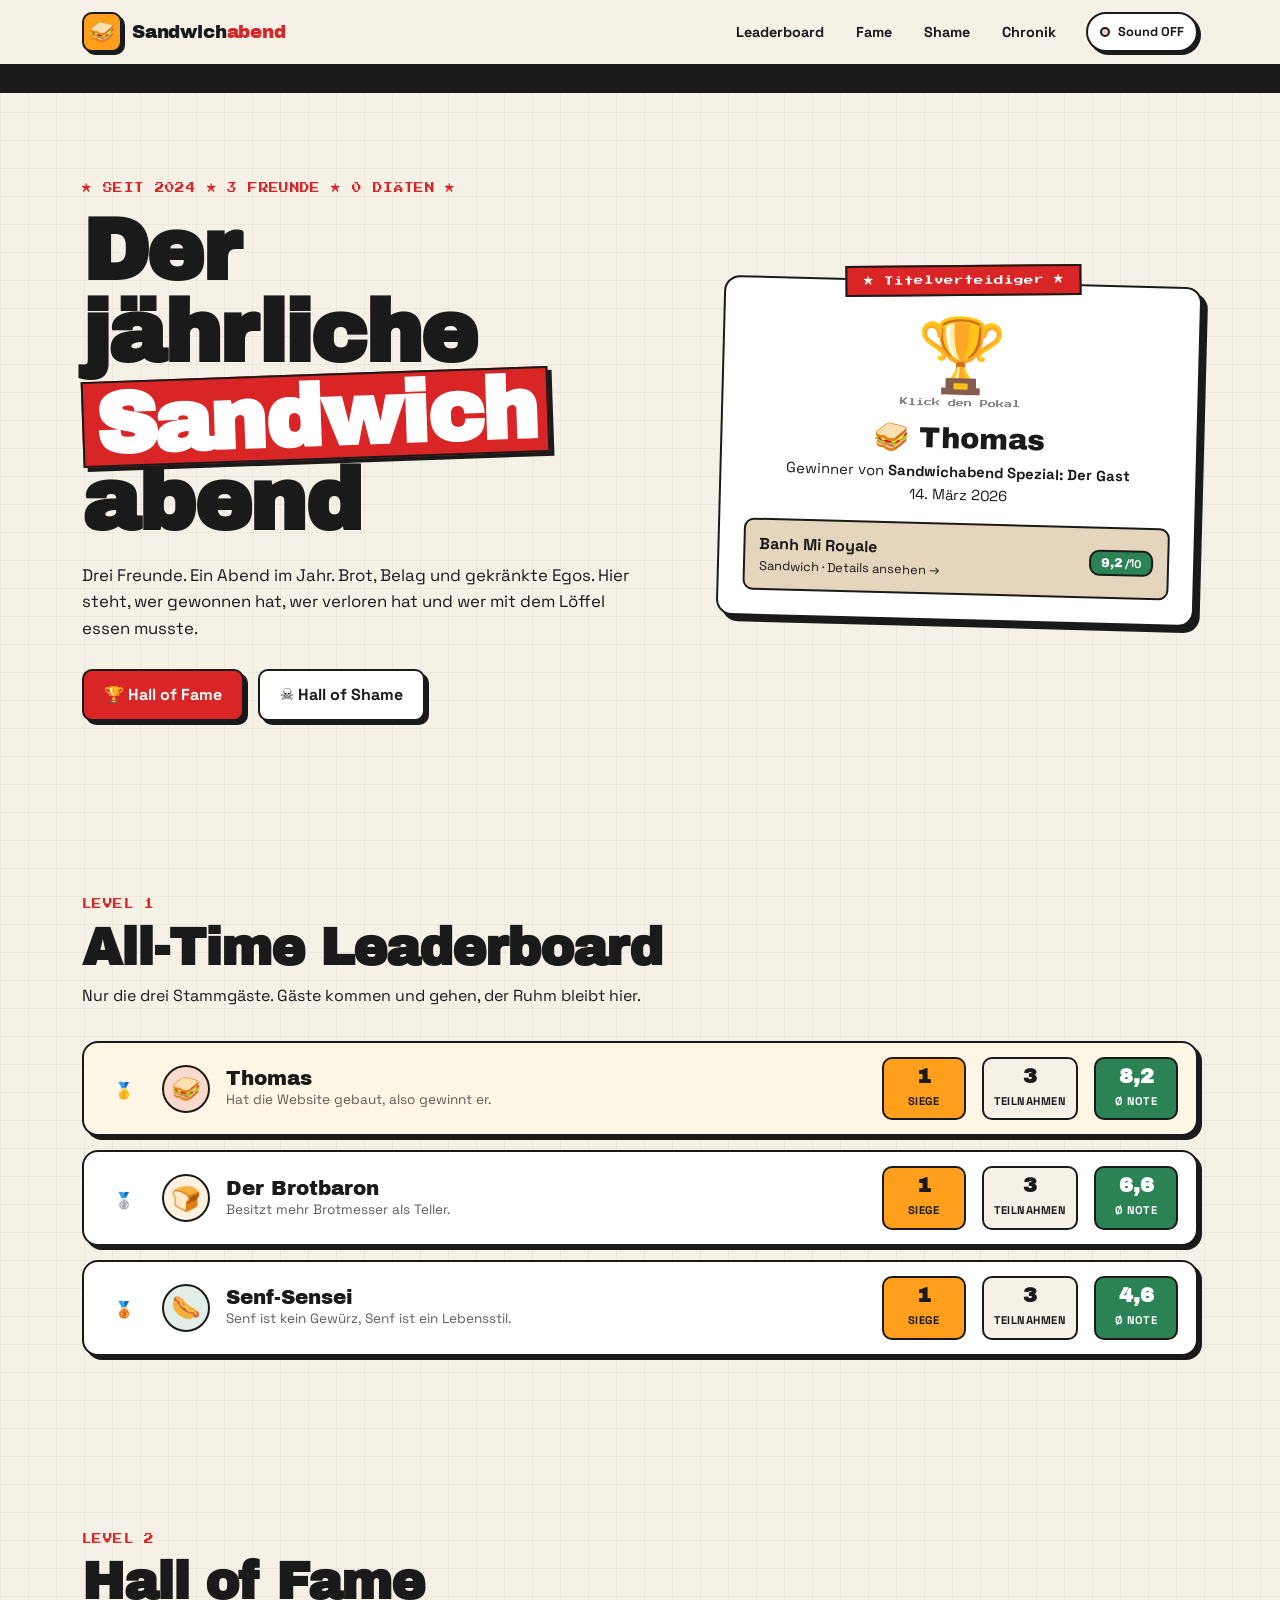
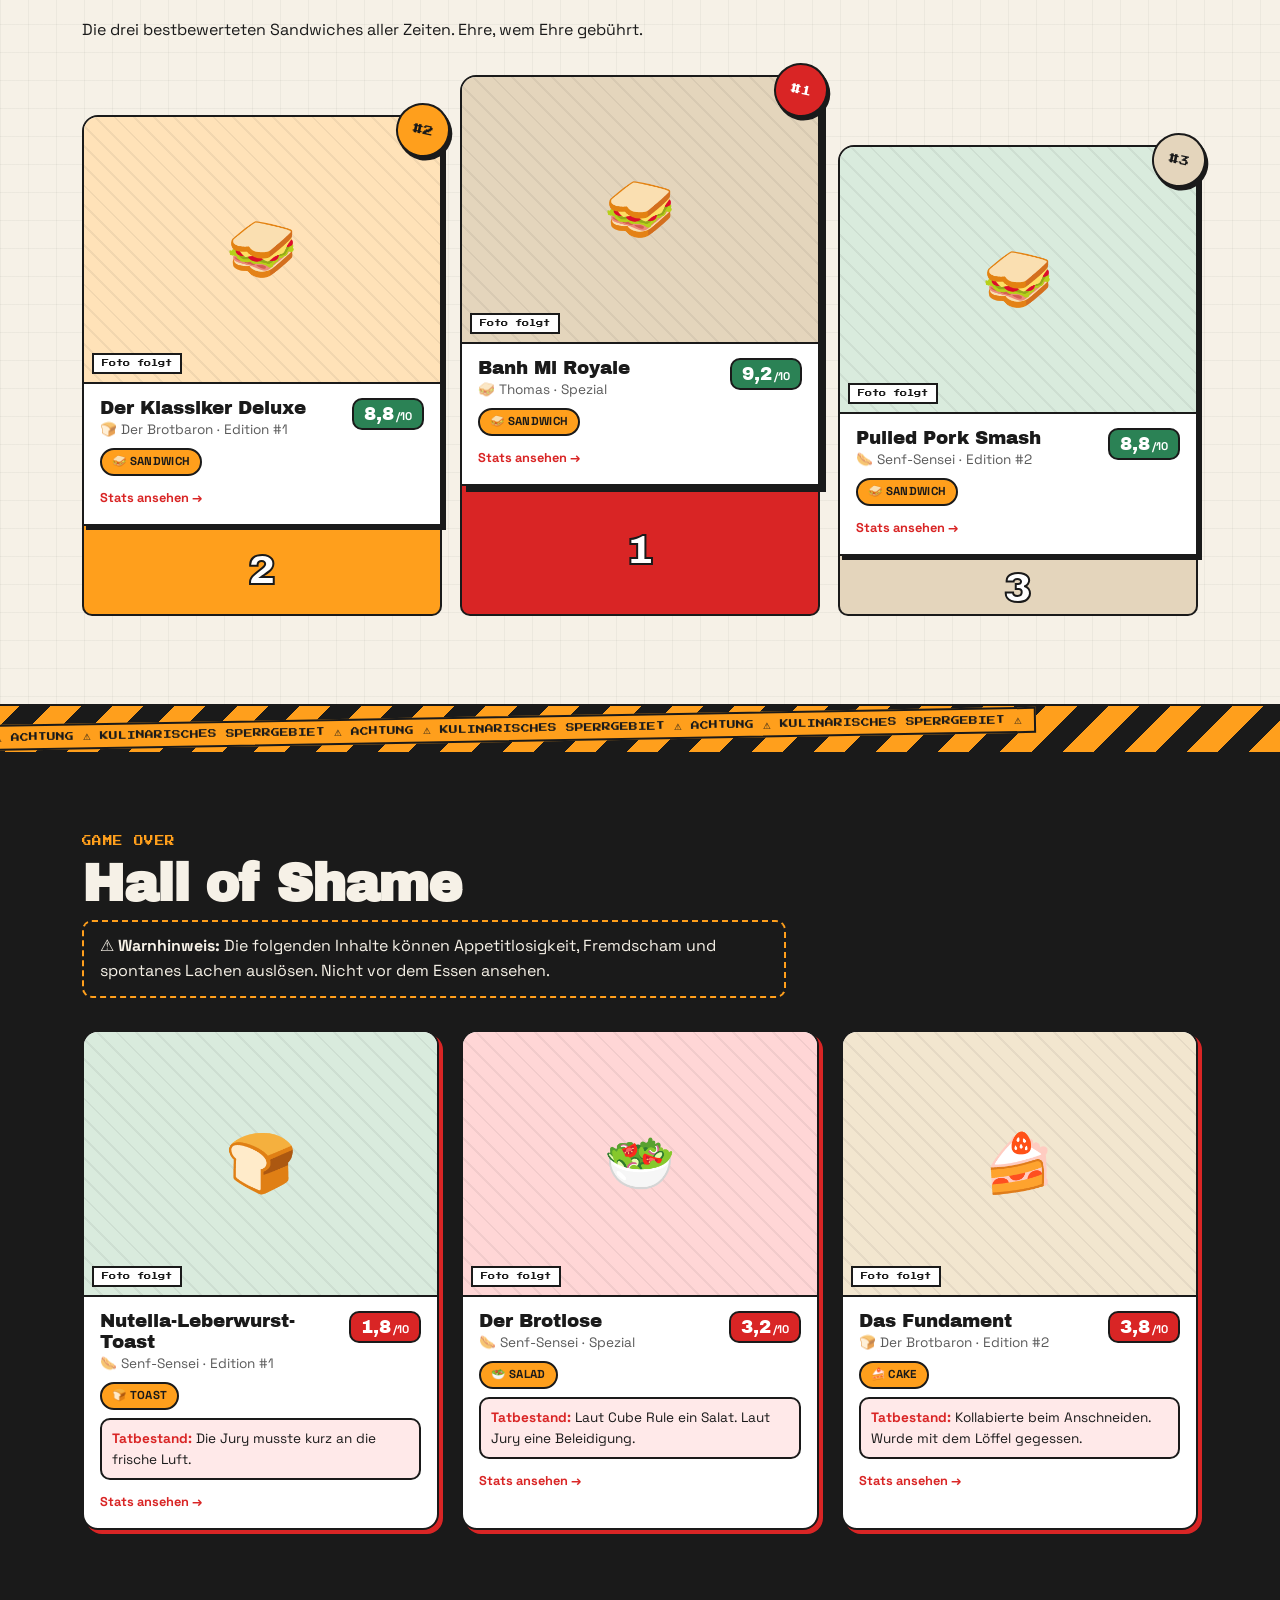
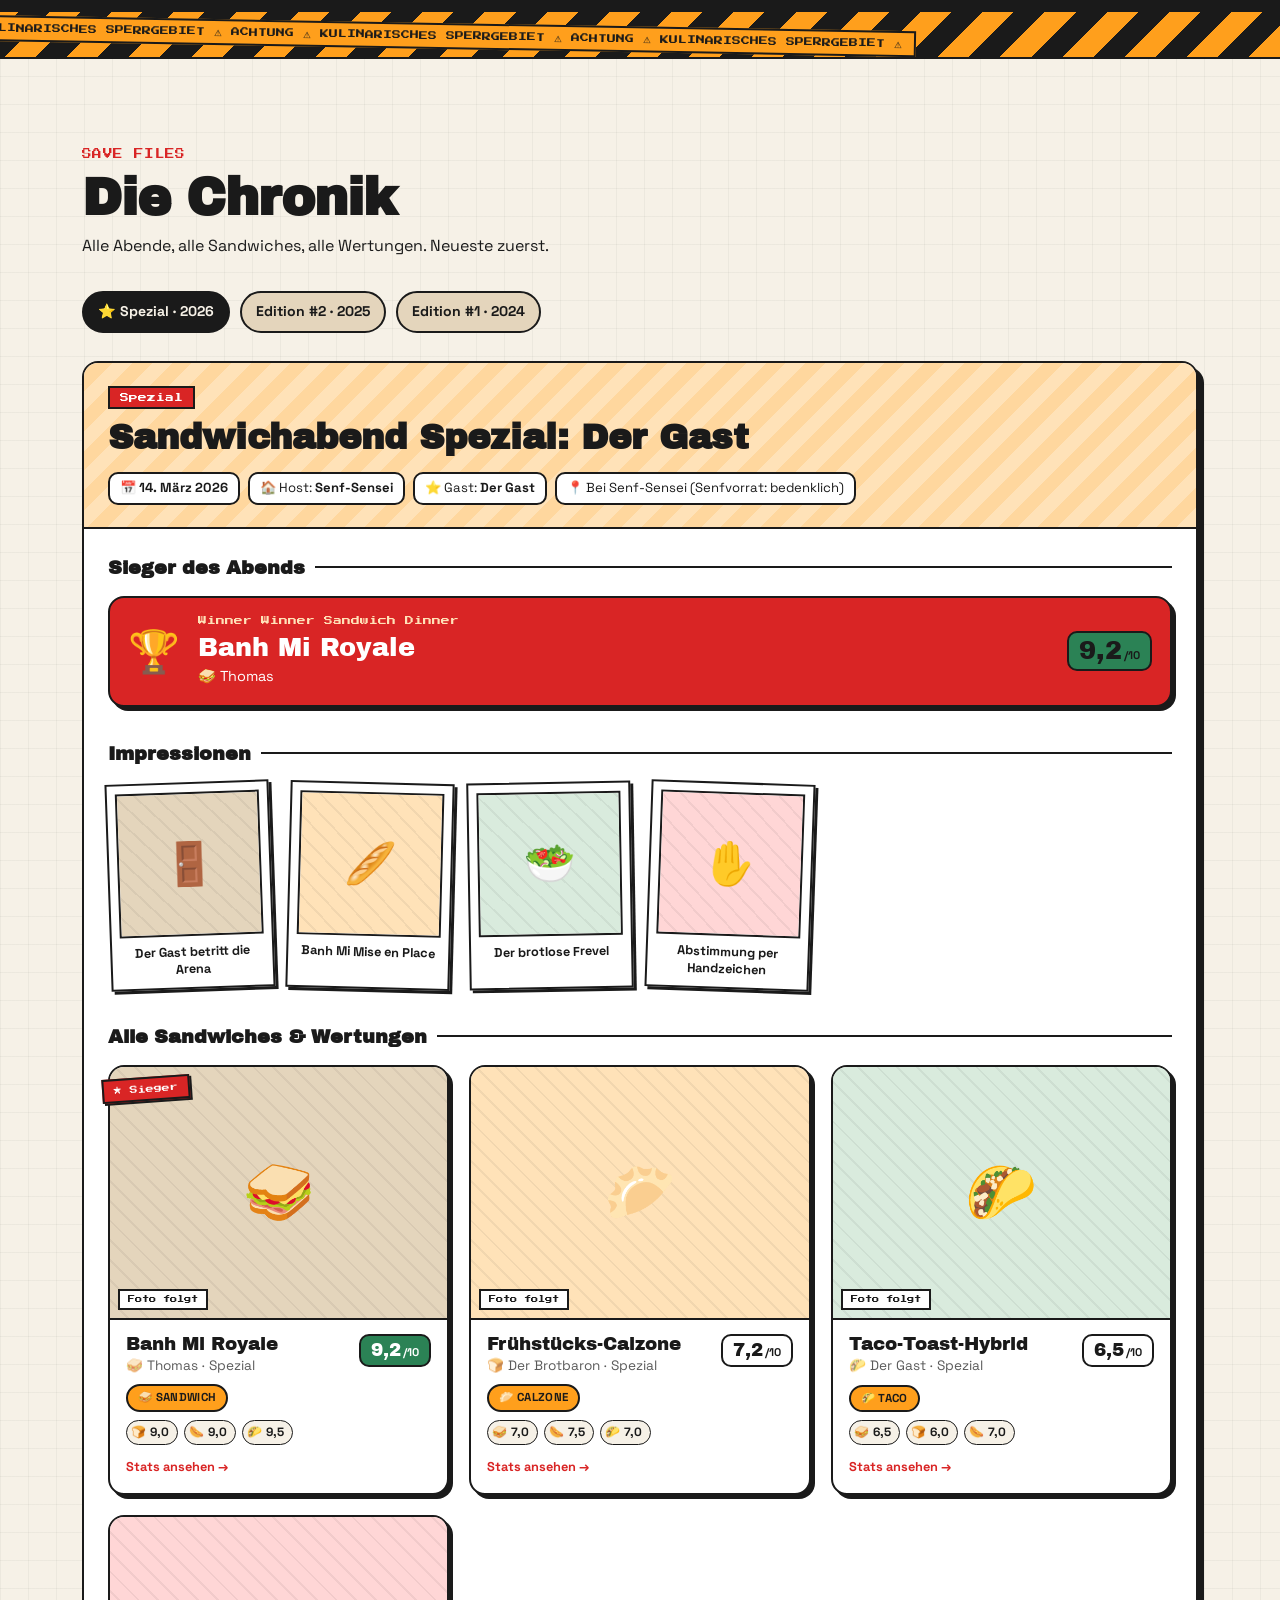
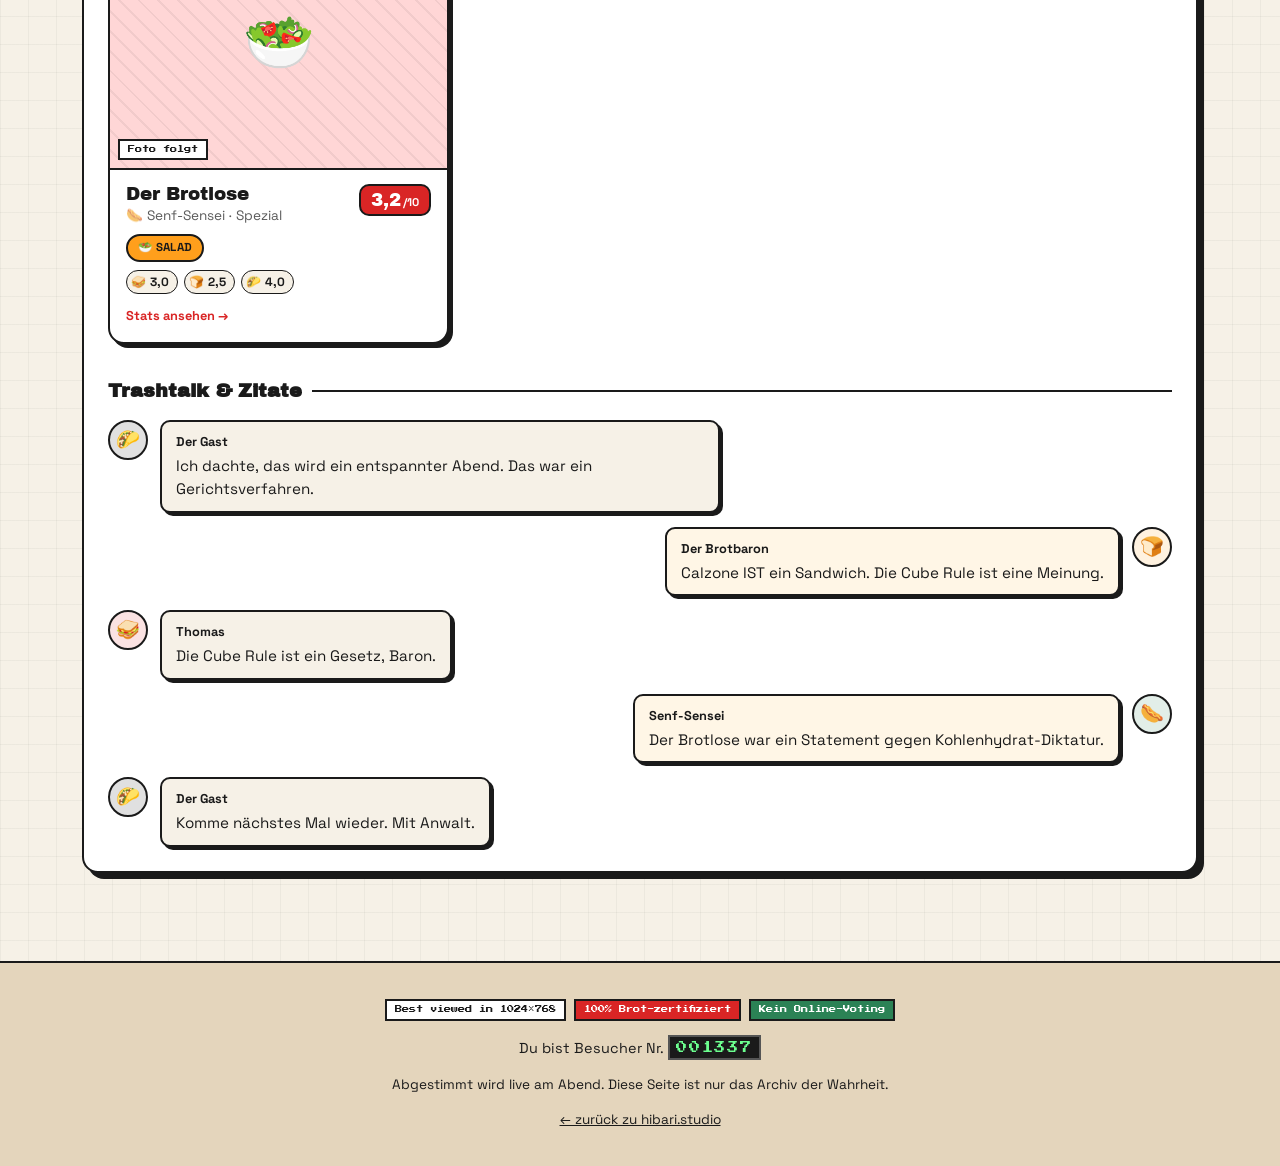
==== sandwich/index.html @ 1217b1ea "Add /sandwich: chronicle of the yearly sandwich night (mock data) Co-Authored-By: Claude Opus 5.5 <n" ====
<!DOCTYPE html>
<html lang="de">
<head>
  <meta charset="UTF-8" />
  <meta name="viewport" content="width=device-width, initial-scale=1.0" />
  <title>Sandwichabend · Studio Hibari</title>
  <meta name="robots" content="noindex" />
  <meta name="description" content="Die offizielle Chronik des jährlichen Sandwichabends. Sieger, Verlierer, Saucen-Skandale." />
  <link rel="icon" href="data:image/svg+xml,<svg xmlns='http://www.w3.org/2000/svg' viewBox='0 0 100 100'><text y='.9em' font-size='90'>🥪</text></svg>" />

  <!-- Link previews -->
  <meta property="og:type" content="website" />
  <meta property="og:locale" content="de_DE" />
  <meta property="og:url" content="https://www.hibari.studio/sandwich" />
  <meta property="og:title" content="Sandwichabend — Die Chronik" />
  <meta property="og:description" content="Sieger, Verlierer, Saucen-Skandale. Das Archiv des jährlichen Sandwichabends." />

  <!-- Fonts: Archivo Black (headlines), Space Grotesk (text), Press Start 2P (8-bit accents) -->
  <link rel="preconnect" href="https://fonts.googleapis.com" />
  <link rel="preconnect" href="https://fonts.gstatic.com" crossorigin />
  <link href="https://fonts.googleapis.com/css2?family=Archivo+Black&family=Press+Start+2P&family=Space+Grotesk:wght@400;500;700&display=swap" rel="stylesheet" />

  <link rel="stylesheet" href="/sandwich/sandwich.css" />
</head>
<body>
  <a class="skip-link" href="#main">Zum Inhalt springen</a>

  <!-- ===== HEADER ===== -->
  <header class="header">
    <div class="wrap header__inner">
      <a href="#top" class="logo" aria-label="Sandwichabend — nach oben">
        <span class="logo__icon" aria-hidden="true">🥪</span>
        <span class="logo__text">Sandwich<span>abend</span></span>
      </a>

      <nav class="nav" aria-label="Bereiche">
        <a href="#leaderboard">Leaderboard</a>
        <a href="#fame">Fame</a>
        <a href="#shame">Shame</a>
        <a href="#chronik">Chronik</a>
      </nav>

      <button class="sound-toggle" id="soundToggle" aria-pressed="false" aria-label="Sound einschalten">
        <span class="sound-toggle__dot" aria-hidden="true"></span>
        <span class="sound-toggle__label">Sound <b id="soundState">OFF</b></span>
      </button>
    </div>

    <!-- 2005-style news ticker -->
    <div class="ticker" aria-hidden="true">
      <div class="ticker__track" id="ticker"></div>
    </div>
  </header>

  <main id="main">
    <!-- ===== HERO ===== -->
    <section class="hero wrap" id="top">
      <div class="hero__copy">
        <p class="pixel-label">★ Seit 2024 ★ 3 Freunde ★ 0 Diäten ★</p>
        <h1 class="hero__title">Der jährliche<br /><span class="hero__title-mark">Sandwich</span>abend</h1>
        <p class="hero__sub">Drei Freunde. Ein Abend im Jahr. Brot, Belag und gekränkte Egos. Hier steht, wer gewonnen hat, wer verloren hat und wer mit dem Löffel essen musste.</p>
        <div class="hero__links">
          <a href="#fame" class="btn btn--ketchup">🏆 Hall of Fame</a>
          <a href="#shame" class="btn btn--white">☠️ Hall of Shame</a>
        </div>
      </div>

      <div class="champion" id="champion"></div>
    </section>

    <!-- ===== LEADERBOARD ===== -->
    <section class="section wrap" id="leaderboard">
      <div class="section__head">
        <p class="pixel-label">Level 1</p>
        <h2 class="section__title">All-Time Leaderboard</h2>
        <p class="section__sub">Nur die drei Stammgäste. Gäste kommen und gehen, der Ruhm bleibt hier.</p>
      </div>
      <div class="leaderboard" id="leaderboardList"></div>
    </section>

    <!-- ===== HALL OF FAME ===== -->
    <section class="section wrap" id="fame">
      <div class="section__head">
        <p class="pixel-label">Level 2</p>
        <h2 class="section__title">Hall of Fame</h2>
        <p class="section__sub">Die drei bestbewerteten Sandwiches aller Zeiten. Ehre, wem Ehre gebührt.</p>
      </div>
      <div class="podium" id="podium"></div>
    </section>

    <!-- ===== HALL OF SHAME ===== -->
    <section class="section section--shame" id="shame">
      <div class="caution-tape" aria-hidden="true"><span>⚠ ACHTUNG ⚠ KULINARISCHES SPERRGEBIET ⚠ ACHTUNG ⚠ KULINARISCHES SPERRGEBIET ⚠ ACHTUNG ⚠ KULINARISCHES SPERRGEBIET ⚠</span></div>
      <div class="wrap">
        <div class="section__head">
          <p class="pixel-label">Game Over</p>
          <h2 class="section__title">Hall of Shame</h2>
          <p class="shame-warning">⚠️ <b>Warnhinweis:</b> Die folgenden Inhalte können Appetitlosigkeit, Fremdscham und spontanes Lachen auslösen. Nicht vor dem Essen ansehen.</p>
        </div>
        <div class="shame-grid" id="shameList"></div>
      </div>
      <div class="caution-tape caution-tape--bottom" aria-hidden="true"><span>⚠ ACHTUNG ⚠ KULINARISCHES SPERRGEBIET ⚠ ACHTUNG ⚠ KULINARISCHES SPERRGEBIET ⚠ ACHTUNG ⚠ KULINARISCHES SPERRGEBIET ⚠</span></div>
    </section>

    <!-- ===== CHRONIK ===== -->
    <section class="section wrap" id="chronik">
      <div class="section__head">
        <p class="pixel-label">Save Files</p>
        <h2 class="section__title">Die Chronik</h2>
        <p class="section__sub">Alle Abende, alle Sandwiches, alle Wertungen. Neueste zuerst.</p>
      </div>
      <div class="event-tabs" id="eventTabs" role="tablist" aria-label="Abende"></div>
      <div id="eventList"></div>
    </section>
  </main>

  <!-- ===== FOOTER ===== -->
  <footer class="footer">
    <div class="wrap footer__inner">
      <div class="footer__badges" aria-hidden="true">
        <span class="badge-88">Best viewed in 1024×768</span>
        <span class="badge-88 badge-88--ketchup">100% Brot-zertifiziert</span>
        <span class="badge-88 badge-88--pickle">Kein Online-Voting</span>
      </div>
      <p class="footer__counter">Du bist Besucher Nr. <span class="counter" id="visitorCounter">000000</span></p>
      <p class="footer__note">Abgestimmt wird live am Abend. Diese Seite ist nur das Archiv der Wahrheit.</p>
      <p class="footer__note"><a href="/">← zurück zu hibari.studio</a></p>
    </div>
  </footer>

  <!-- ===== SANDWICH DETAIL ===== -->
  <div class="modal" id="modal" aria-hidden="true">
    <div class="modal__backdrop" data-close></div>
    <div class="modal__panel" role="dialog" aria-modal="true" aria-labelledby="modalTitle">
      <button class="modal__close" data-close aria-label="Schließen">✕</button>
      <div id="modalBody"></div>
    </div>
  </div>

  <script src="/sandwich/sandwich-data.js"></script>
  <script src="/sandwich/sandwich.js"></script>
</body>
</html>
---- sandwich/sandwich.css ----
/* =====================================================
   SANDWICHABEND — "The Greasy Spoon Diner"
   2005 web nostalgia × neo-brutalist diner. Own CI, independent
   of the rest of hibari.studio.
   ===================================================== */

/* ===== DESIGN TOKENS ===== */
:root {
  --diner-bg:      #F6F1E7;  /* Parchment / Fettpapier-Beige — canvas */
  --diner-card:    #FFFFFF;  /* Cards & surfaces */
  --diner-ketchup: #D92525;  /* Primary accent — badges, winner banners */
  --diner-cheddar: #FF9F1C;  /* Secondary accent — cube tags, stat highlights */
  --diner-pickle:  #2B8255;  /* Support — positive stats, sound status */
  --diner-black:   #1A1A1A;  /* Text & outlines */
  --diner-kraft:   #E4D5BC;  /* Soft highlight — filters, sub-cards */

  --border:       2px solid var(--diner-black);
  --shadow:       4px 4px 0 var(--diner-black);
  --shadow-lg:    6px 6px 0 var(--diner-black);
  --shadow-press: 1px 1px 0 var(--diner-black);

  --radius:    10px;
  --radius-lg: 16px;

  --font-display: 'Archivo Black', 'Arial Black', Impact, sans-serif;
  --font-body:    'Space Grotesk', system-ui, -apple-system, 'Segoe UI', sans-serif;
  --font-pixel:   'Press Start 2P', ui-monospace, 'Courier New', monospace;

  --wrap: 1180px;
  --gutter: clamp(16px, 4vw, 32px);

  --spring: cubic-bezier(0.34, 1.56, 0.64, 1);

  color-scheme: light;
}

/* ===== RESET & BASE ===== */
*, *::before, *::after { box-sizing: border-box; margin: 0; padding: 0; }

html { scroll-behavior: smooth; scroll-padding-top: 120px; }

body {
  background-color: var(--diner-bg);
  /* Faint diner-tile grid */
  background-image:
    linear-gradient(rgba(26, 26, 26, 0.045) 1px, transparent 1px),
    linear-gradient(90deg, rgba(26, 26, 26, 0.045) 1px, transparent 1px);
  background-size: 28px 28px;
  color: var(--diner-black);
  font-family: var(--font-body);
  font-size: 16px;
  line-height: 1.55;
  -webkit-font-smoothing: antialiased;
  overflow-x: hidden;
}

::selection { background: var(--diner-cheddar); color: var(--diner-black); }

a { color: inherit; }
button { font: inherit; color: inherit; cursor: pointer; background: none; border: none; }
img { display: block; max-width: 100%; }
[hidden] { display: none !important; }

:focus-visible { outline: 3px solid var(--diner-cheddar); outline-offset: 3px; }

.wrap {
  width: 100%;
  max-width: var(--wrap);
  margin: 0 auto;
  padding-inline: var(--gutter);
}

.skip-link {
  position: absolute;
  left: -9999px;
  top: 8px;
  z-index: 100;
  background: var(--diner-card);
  border: var(--border);
  padding: 8px 14px;
}
.skip-link:focus { left: 8px; }

@media (prefers-reduced-motion: reduce) {
  *, *::before, *::after { animation: none !important; transition: none !important; }
  html { scroll-behavior: auto; }
}

/* ===== SHARED BITS ===== */
.pixel-label {
  font-family: var(--font-pixel);
  font-size: 0.6rem;
  line-height: 1.6;
  letter-spacing: 0.04em;
  color: var(--diner-ketchup);
  text-transform: uppercase;
}

.btn {
  display: inline-flex;
  align-items: center;
  gap: 8px;
  padding: 12px 20px;
  border: var(--border);
  border-radius: var(--radius);
  box-shadow: var(--shadow);
  font-weight: 700;
  text-decoration: none;
  transition: transform 0.15s ease, box-shadow 0.15s ease;
}
.btn:hover  { transform: translate(-2px, -2px); box-shadow: var(--shadow-lg); }
.btn:active { transform: translate(3px, 3px);  box-shadow: var(--shadow-press); }
.btn--ketchup { background: var(--diner-ketchup); color: #fff; }
.btn--white   { background: var(--diner-card); }

.cube-tag {
  display: inline-flex;
  align-items: center;
  gap: 5px;
  padding: 3px 10px;
  border: var(--border);
  border-radius: 999px;
  background: var(--diner-cheddar);
  font-size: 0.72rem;
  font-weight: 700;
  letter-spacing: 0.03em;
  text-transform: uppercase;
  white-space: nowrap;
}

.score {
  display: inline-flex;
  align-items: baseline;
  gap: 2px;
  padding: 4px 10px;
  border: var(--border);
  border-radius: var(--radius);
  background: var(--diner-card);
  font-family: var(--font-display);
  font-size: 1.15rem;
  line-height: 1.1;
}
.score small { font-family: var(--font-body); font-size: 0.7rem; font-weight: 700; }
.score--good { background: var(--diner-pickle); color: #fff; }
.score--bad  { background: var(--diner-ketchup); color: #fff; }

.avatar {
  flex-shrink: 0;
  width: 40px;
  height: 40px;
  border: var(--border);
  border-radius: 50%;
  display: grid;
  place-items: center;
  font-size: 1.2rem;
  background: var(--diner-kraft);
}

/* ===== HEADER ===== */
.header {
  position: sticky;
  top: 0;
  z-index: 50;
  background: var(--diner-bg);
  border-bottom: var(--border);
}

.header__inner {
  display: flex;
  align-items: center;
  gap: 16px;
  padding-block: 12px;
}

.logo {
  display: inline-flex;
  align-items: center;
  gap: 10px;
  text-decoration: none;
}
.logo__icon {
  display: grid;
  place-items: center;
  width: 40px;
  height: 40px;
  border: var(--border);
  border-radius: var(--radius);
  background: var(--diner-cheddar);
  box-shadow: 3px 3px 0 var(--diner-black);
  font-size: 1.3rem;
  transition: transform 0.3s var(--spring);
}
.logo:hover .logo__icon { transform: rotate(-12deg) scale(1.08); }
.logo__text {
  font-family: var(--font-display);
  font-size: 1.15rem;
  letter-spacing: -0.01em;
}
.logo__text span { color: var(--diner-ketchup); }

.nav {
  display: flex;
  gap: 4px;
  margin-left: auto;
}
.nav a {
  padding: 6px 12px;
  border: 2px solid transparent;
  border-radius: var(--radius);
  font-weight: 700;
  font-size: 0.9rem;
  text-decoration: none;
  transition: background 0.15s ease, border-color 0.15s ease;
}
.nav a:hover { background: var(--diner-card); border-color: var(--diner-black); }

.sound-toggle {
  display: inline-flex;
  align-items: center;
  gap: 8px;
  padding: 8px 12px;
  border: var(--border);
  border-radius: 999px;
  background: var(--diner-card);
  box-shadow: 3px 3px 0 var(--diner-black);
  font-size: 0.8rem;
  font-weight: 700;
  white-space: nowrap;
  transition: transform 0.15s ease, box-shadow 0.15s ease, background 0.2s ease;
}
.sound-toggle:active { transform: translate(2px, 2px); box-shadow: var(--shadow-press); }
.sound-toggle__dot {
  width: 10px;
  height: 10px;
  border: 2px solid var(--diner-black);
  border-radius: 50%;
  background: var(--diner-kraft);
}
.sound-toggle[aria-pressed="true"] { background: var(--diner-pickle); color: #fff; }
.sound-toggle[aria-pressed="true"] .sound-toggle__dot {
  background: #fff;
  animation: blink 1s steps(2, start) infinite;
}

@keyframes blink { to { visibility: hidden; } }

@media (max-width: 760px) {
  .nav { display: none; }
  .sound-toggle { margin-left: auto; }
  .logo__text { font-size: 1rem; }
}

/* 2005 news ticker */
.ticker {
  overflow: hidden;
  border-top: var(--border);
  background: var(--diner-black);
  color: var(--diner-cheddar);
  font-family: var(--font-pixel);
  font-size: 0.55rem;
  line-height: 1;
  padding-block: 8px;
  white-space: nowrap;
}
.ticker__track {
  display: inline-block;
  padding-left: 100%;
  animation: ticker 38s linear infinite;
}
.ticker__track span { margin-right: 3em; }
@keyframes ticker { to { transform: translateX(-100%); } }

/* ===== HERO ===== */
.hero {
  display: grid;
  grid-template-columns: minmax(0, 1.2fr) minmax(0, 1fr);
  gap: clamp(24px, 5vw, 64px);
  align-items: center;
  padding-block: clamp(40px, 8vw, 88px);
}

.hero__title {
  font-family: var(--font-display);
  font-size: clamp(2.6rem, 7.5vw, 5.4rem);
  line-height: 0.95;
  letter-spacing: -0.03em;
  margin: 14px 0 20px;
}
.hero__title-mark {
  display: inline-block;
  padding: 0 0.12em;
  background: var(--diner-ketchup);
  color: #fff;
  border: var(--border);
  box-shadow: var(--shadow);
  transform: rotate(-2deg);
}

.hero__sub {
  max-width: 34em;
  font-size: 1.05rem;
  margin-bottom: 28px;
}

.hero__links { display: flex; flex-wrap: wrap; gap: 14px; }

/* Title defender card */
.champion {
  position: relative;
  background: var(--diner-card);
  border: var(--border);
  border-radius: var(--radius-lg);
  box-shadow: var(--shadow-lg);
  padding: 28px 24px 24px;
  text-align: center;
  transform: rotate(1.5deg);
}
.champion__banner {
  position: absolute;
  top: -18px;
  left: 50%;
  transform: translateX(-50%) rotate(-2deg);
  padding: 6px 16px;
  background: var(--diner-ketchup);
  color: #fff;
  border: var(--border);
  font-family: var(--font-pixel);
  font-size: 0.6rem;
  white-space: nowrap;
}
.champion__trophy {
  font-size: 4.5rem;
  line-height: 1;
  margin: 8px auto 6px;
  display: inline-block;
  transition: transform 0.35s var(--spring);
  animation: bob 2.6s ease-in-out infinite;
}
.champion__trophy:hover { transform: scale(1.15) rotate(-6deg); }
.champion__trophy:active { transform: scale(0.95); }
.champion__trophy.is-cheering { animation: cheer 0.7s var(--spring); }
.champion__hint {
  font-family: var(--font-pixel);
  font-size: 0.5rem;
  color: rgba(26, 26, 26, 0.55);
  margin-bottom: 14px;
}
.champion__name {
  font-family: var(--font-display);
  font-size: 1.8rem;
  line-height: 1.1;
}
.champion__meta { margin: 6px 0 16px; font-size: 0.92rem; }
.champion__sandwich {
  display: flex;
  align-items: center;
  justify-content: space-between;
  gap: 12px;
  width: 100%;
  padding: 12px 14px;
  border: var(--border);
  border-radius: var(--radius);
  background: var(--diner-kraft);
  text-align: left;
  transition: transform 0.15s ease, box-shadow 0.15s ease;
}
.champion__sandwich:hover { transform: translate(-2px, -2px); box-shadow: var(--shadow); }
.champion__sandwich b { display: block; font-size: 1rem; }
.champion__sandwich > span > span { display: block; }
.champion__sandwich span { font-size: 0.8rem; }

@keyframes bob { 50% { transform: translateY(-6px); } }
@keyframes cheer {
  0%   { transform: scale(1) rotate(0); }
  30%  { transform: scale(1.35) rotate(-12deg); }
  60%  { transform: scale(1.2) rotate(10deg); }
  100% { transform: scale(1) rotate(0); }
}

@media (max-width: 860px) {
  .hero { grid-template-columns: minmax(0, 1fr); }
  .champion { transform: none; max-width: 460px; margin-top: 12px; }
}

/* ===== SECTIONS ===== */
.section { padding-block: clamp(48px, 8vw, 88px); }

.section__head { margin-bottom: 32px; }
.section__title {
  font-family: var(--font-display);
  font-size: clamp(2rem, 5vw, 3.2rem);
  line-height: 1;
  letter-spacing: -0.02em;
  margin: 10px 0 10px;
}
.section__sub { max-width: 40em; }

/* ===== LEADERBOARD ===== */
.leaderboard { display: grid; gap: 14px; }

.lb-row {
  display: grid;
  grid-template-columns: auto auto minmax(0, 1fr) repeat(3, minmax(84px, auto));
  align-items: center;
  gap: 16px;
  padding: 14px 18px;
  background: var(--diner-card);
  border: var(--border);
  border-radius: var(--radius-lg);
  box-shadow: var(--shadow);
  transition: transform 0.2s var(--spring), box-shadow 0.2s ease;
}
.lb-row:hover { transform: translate(-2px, -2px) rotate(-0.4deg); box-shadow: var(--shadow-lg); }
.lb-row--first { background: #FFF6E6; }

.lb-rank {
  font-family: var(--font-pixel);
  font-size: 1rem;
  width: 44px;
  text-align: center;
}
.lb-row--first .lb-rank { color: var(--diner-ketchup); }
.lb-row .avatar { width: 48px; height: 48px; font-size: 1.5rem; }
.lb-name { font-family: var(--font-display); font-size: 1.25rem; line-height: 1.1; }
.lb-tagline { font-size: 0.85rem; color: rgba(26, 26, 26, 0.7); }

.lb-stat {
  text-align: center;
  padding: 6px 10px;
  border: var(--border);
  border-radius: var(--radius);
  background: var(--diner-bg);
}
.lb-stat b { display: block; font-family: var(--font-display); font-size: 1.3rem; line-height: 1.1; }
.lb-stat span { font-size: 0.7rem; font-weight: 700; text-transform: uppercase; letter-spacing: 0.04em; }
.lb-stat--wins { background: var(--diner-cheddar); }
.lb-stat--avg  { background: var(--diner-pickle); color: #fff; }

@media (max-width: 680px) {
  .lb-row {
    grid-template-columns: auto auto minmax(0, 1fr);
    gap: 12px;
  }
  .lb-stats { grid-column: 1 / -1; display: grid; grid-template-columns: repeat(3, 1fr); gap: 8px; }
  .lb-rank { width: auto; font-size: 0.8rem; }
}
@media (min-width: 681px) { .lb-stats { display: contents; } }

/* ===== HALL OF FAME — PODIUM ===== */
.podium {
  display: grid;
  grid-template-columns: repeat(3, minmax(0, 1fr));
  align-items: end;
  gap: 18px;
}

.podium__place { display: flex; flex-direction: column; gap: 0; }
.podium__place--1 { order: 2; }
.podium__place--2 { order: 1; }
.podium__place--3 { order: 3; }

.podium__block {
  display: grid;
  place-items: center;
  border: var(--border);
  border-top: none;
  border-radius: 0 0 var(--radius) var(--radius);
  font-family: var(--font-display);
  font-size: 2.6rem;
  color: #fff;
  -webkit-text-stroke: 2px var(--diner-black);
  background: var(--diner-kraft);
}
.podium__place--1 .podium__block { height: 130px; background: var(--diner-ketchup); }
.podium__place--2 .podium__block { height: 90px;  background: var(--diner-cheddar); }
.podium__place--3 .podium__block { height: 60px; }

.podium__place .s-card { border-radius: var(--radius-lg) var(--radius-lg) 0 0; }
.podium__place--1 .s-card { box-shadow: var(--shadow-lg); }

.fame-badge {
  position: absolute;
  top: -14px;
  right: -10px;
  z-index: 2;
  display: grid;
  place-items: center;
  width: 54px;
  height: 54px;
  border: var(--border);
  border-radius: 50%;
  background: var(--diner-ketchup);
  color: #fff;
  font-family: var(--font-pixel);
  font-size: 0.65rem;
  transform: rotate(12deg);
  box-shadow: 3px 3px 0 var(--diner-black);
}

@media (max-width: 760px) {
  .podium { grid-template-columns: minmax(0, 1fr); align-items: stretch; }
  .podium__place--1, .podium__place--2, .podium__place--3 { order: 0; }
  .podium__block { height: 44px !important; font-size: 1.4rem; }
}

/* ===== SANDWICH CARD ===== */
.s-card {
  cursor: pointer;
  position: relative;
  display: flex;
  flex-direction: column;
  width: 100%;
  text-align: left;
  background: var(--diner-card);
  border: var(--border);
  border-radius: var(--radius-lg);
  box-shadow: var(--shadow);
  transition: transform 0.25s var(--spring), box-shadow 0.2s ease;
}
.s-card:hover { transform: translate(-3px, -3px) rotate(-0.8deg); box-shadow: var(--shadow-lg); }
.s-card:active { transform: translate(2px, 2px); box-shadow: var(--shadow-press); }
.s-card.is-crunching { animation: crunch 0.25s ease; }

@keyframes crunch {
  0%, 100% { scale: 1; }
  40% { scale: 0.97 1.02; }
  70% { scale: 1.02 0.98; }
}

.s-card__photo {
  position: relative;
  aspect-ratio: 4 / 3;
  border-bottom: var(--border);
  border-radius: calc(var(--radius-lg) - 2px) calc(var(--radius-lg) - 2px) 0 0;
  overflow: hidden;
}
.s-card__photo img { width: 100%; height: 100%; object-fit: cover; }

.s-card__body { display: flex; flex-direction: column; gap: 8px; padding: 14px 16px 16px; }
.s-card__top { display: flex; justify-content: space-between; align-items: flex-start; gap: 10px; }
.s-card__name { font-family: var(--font-display); font-size: 1.15rem; line-height: 1.15; }
.s-card__by { font-size: 0.85rem; color: rgba(26, 26, 26, 0.72); }
.s-card__tags { display: flex; flex-wrap: wrap; gap: 6px; align-items: center; }
.s-card__more { margin-top: 4px; font-size: 0.8rem; font-weight: 700; color: var(--diner-ketchup); }

.winner-flag {
  position: absolute;
  top: 10px;
  left: -8px;
  z-index: 2;
  padding: 4px 10px;
  background: var(--diner-ketchup);
  color: #fff;
  border: var(--border);
  font-family: var(--font-pixel);
  font-size: 0.5rem;
  transform: rotate(-4deg);
  box-shadow: 2px 2px 0 var(--diner-black);
}

/* Drawn placeholder instead of a photo */
.placeholder {
  position: relative;
  width: 100%;
  height: 100%;
  display: grid;
  place-items: center;
  background:
    repeating-linear-gradient(45deg, transparent 0 12px, rgba(26, 26, 26, 0.06) 12px 14px),
    var(--ph-bg, var(--diner-kraft));
  font-size: clamp(2.6rem, 8vw, 3.6rem);
}
.placeholder__label {
  position: absolute;
  bottom: 8px;
  left: 8px;
  padding: 3px 8px;
  border: var(--border);
  background: var(--diner-card);
  font-family: var(--font-pixel);
  font-size: 0.45rem;
}

/* ===== HALL OF SHAME ===== */
.section--shame {
  position: relative;
  background: var(--diner-black);
  color: var(--diner-bg);
  padding-block: 0;
}
.section--shame .wrap { padding-block: clamp(48px, 8vw, 80px); }
.section--shame .pixel-label { color: var(--diner-cheddar); }

.caution-tape {
  overflow: hidden;
  background: repeating-linear-gradient(-45deg, var(--diner-cheddar) 0 22px, var(--diner-black) 22px 44px);
  border-block: var(--border);
  padding-block: 10px;
  white-space: nowrap;
}
.caution-tape span {
  display: inline-block;
  padding: 4px 12px;
  background: var(--diner-cheddar);
  color: var(--diner-black);
  border: var(--border);
  font-family: var(--font-pixel);
  font-size: 0.55rem;
  margin-left: -20px;
  transform: rotate(-1deg);
}
.caution-tape--bottom span { transform: rotate(1deg); margin-left: -140px; }

.shame-warning {
  max-width: 44em;
  padding: 12px 16px;
  border: 2px dashed var(--diner-cheddar);
  border-radius: var(--radius);
  color: var(--diner-bg);
}

.shame-grid {
  display: grid;
  grid-template-columns: repeat(auto-fit, minmax(min(280px, 100%), 1fr));
  gap: 22px;
}
.shame-grid .s-card { color: var(--diner-black); box-shadow: 4px 4px 0 var(--diner-ketchup); }
.shame-grid .s-card:hover { box-shadow: 6px 6px 0 var(--diner-ketchup); transform: translate(-3px, -3px) rotate(0.8deg); }
.shame-note {
  padding: 8px 10px;
  border: var(--border);
  border-radius: var(--radius);
  background: #FFE9E9;
  font-size: 0.85rem;
}
.shame-note b { color: var(--diner-ketchup); }

/* ===== CHRONIK ===== */
.event-tabs {
  display: flex;
  flex-wrap: wrap;
  gap: 10px;
  margin-bottom: 28px;
}
.event-tab {
  padding: 8px 14px;
  border: var(--border);
  border-radius: 999px;
  background: var(--diner-kraft);
  font-weight: 700;
  font-size: 0.88rem;
  transition: transform 0.15s ease, box-shadow 0.15s ease, background 0.15s ease;
}
.event-tab:hover { transform: translate(-1px, -1px); box-shadow: 3px 3px 0 var(--diner-black); }
.event-tab[aria-selected="true"] { background: var(--diner-black); color: var(--diner-bg); }
.event-tab--special:not([aria-selected="true"]) { background: var(--diner-cheddar); }

.event {
  background: var(--diner-card);
  border: var(--border);
  border-radius: var(--radius-lg);
  box-shadow: var(--shadow-lg);
  overflow: hidden;
}

.event__head {
  display: flex;
  flex-wrap: wrap;
  align-items: flex-end;
  justify-content: space-between;
  gap: 16px;
  padding: 22px 24px;
  border-bottom: var(--border);
  background: var(--diner-kraft);
}
.event--special .event__head {
  background: repeating-linear-gradient(-45deg, #FFE2B8 0 14px, #FFD79E 14px 28px);
}
.event__edition {
  display: inline-block;
  padding: 3px 10px;
  border: var(--border);
  background: var(--diner-black);
  color: var(--diner-bg);
  font-family: var(--font-pixel);
  font-size: 0.55rem;
  margin-bottom: 10px;
}
.event--special .event__edition { background: var(--diner-ketchup); color: #fff; }
.event__title { font-family: var(--font-display); font-size: clamp(1.5rem, 3.5vw, 2.2rem); line-height: 1.05; }
.event__facts { display: flex; flex-wrap: wrap; gap: 8px; }
.fact {
  padding: 4px 10px;
  border: var(--border);
  border-radius: var(--radius);
  background: var(--diner-card);
  font-size: 0.82rem;
}
.fact b { font-weight: 700; }

.event__body { display: grid; gap: 32px; padding: 24px; }

.sub-title {
  display: flex;
  align-items: center;
  gap: 10px;
  font-family: var(--font-display);
  font-size: 1.2rem;
  margin-bottom: 14px;
}
.sub-title::after { content: ''; flex: 1; height: 2px; background: var(--diner-black); }

/* Winner of the evening */
.event-winner {
  display: grid;
  grid-template-columns: auto minmax(0, 1fr) auto;
  align-items: center;
  gap: 18px;
  padding: 16px 18px;
  background: var(--diner-ketchup);
  color: #fff;
  border: var(--border);
  border-radius: var(--radius-lg);
  box-shadow: var(--shadow);
  text-align: left;
  width: 100%;
  transition: transform 0.2s var(--spring), box-shadow 0.2s ease;
}
.event-winner:hover { transform: translate(-2px, -2px) rotate(-0.5deg); box-shadow: var(--shadow-lg); }
.event-winner__icon { font-size: 2.6rem; line-height: 1; }
.event-winner__label { display: block; font-family: var(--font-pixel); font-size: 0.55rem; margin-bottom: 6px; color: #FFE2B8; }
.event-winner__name { font-family: var(--font-display); font-size: clamp(1.2rem, 3vw, 1.6rem); line-height: 1.1; }
.event-winner__by { font-size: 0.9rem; }
.event-winner .score { color: var(--diner-black); font-size: 1.6rem; }

@media (max-width: 560px) {
  .event-winner { grid-template-columns: auto minmax(0, 1fr); }
  .event-winner .score { grid-column: 1 / -1; justify-self: start; }
}

/* Gallery — polaroids */
.gallery {
  display: grid;
  grid-template-columns: repeat(auto-fill, minmax(150px, 1fr));
  gap: 16px;
}
.polaroid {
  padding: 8px 8px 10px;
  background: var(--diner-card);
  border: var(--border);
  box-shadow: 3px 3px 0 var(--diner-black);
  transform: rotate(var(--tilt, 0deg));
  transition: transform 0.25s var(--spring);
}
.polaroid:hover { transform: rotate(0deg) scale(1.05); z-index: 1; }
.polaroid__img { aspect-ratio: 1; border: var(--border); overflow: hidden; }
.polaroid__img img { width: 100%; height: 100%; object-fit: cover; }
.polaroid__img .placeholder { font-size: 2.6rem; }
.polaroid figcaption {
  margin-top: 8px;
  font-size: 0.8rem;
  font-weight: 700;
  text-align: center;
  line-height: 1.3;
}

/* Sandwich list with individual scores */
.entries {
  display: grid;
  grid-template-columns: repeat(auto-fill, minmax(min(260px, 100%), 1fr));
  gap: 20px;
}
.judges { display: flex; flex-wrap: wrap; gap: 6px; }
.judge {
  display: inline-flex;
  align-items: center;
  gap: 4px;
  padding: 2px 8px 2px 4px;
  border: 1.5px solid var(--diner-black);
  border-radius: 999px;
  background: var(--diner-bg);
  font-size: 0.75rem;
}
.judge b { font-weight: 700; }

/* Comments */
.comments { display: grid; gap: 14px; }
.comment { display: flex; gap: 12px; align-items: flex-start; }
.comment:nth-child(even) { flex-direction: row-reverse; }
.comment__bubble {
  position: relative;
  max-width: 560px;
  padding: 10px 14px;
  background: var(--diner-bg);
  border: var(--border);
  border-radius: var(--radius);
  box-shadow: 3px 3px 0 var(--diner-black);
}
.comment:nth-child(even) .comment__bubble { background: #FFF6E6; }
.comment__author { font-weight: 700; font-size: 0.8rem; margin-bottom: 2px; }
.comment__text { font-size: 0.95rem; }

/* ===== FOOTER ===== */
.footer {
  border-top: var(--border);
  background: var(--diner-kraft);
  padding-block: 36px;
  text-align: center;
}
.footer__inner { display: grid; gap: 14px; justify-items: center; }
.footer__badges { display: flex; flex-wrap: wrap; justify-content: center; gap: 8px; }
.badge-88 {
  padding: 4px 8px;
  border: var(--border);
  background: var(--diner-card);
  font-family: var(--font-pixel);
  font-size: 0.45rem;
  line-height: 1.4;
}
.badge-88--ketchup { background: var(--diner-ketchup); color: #fff; }
.badge-88--pickle  { background: var(--diner-pickle); color: #fff; }
.footer__counter { font-size: 0.9rem; }
.counter {
  display: inline-block;
  padding: 2px 6px;
  background: var(--diner-black);
  color: #6CFF8F;
  font-family: var(--font-pixel);
  font-size: 0.7rem;
  letter-spacing: 0.15em;
  border: 2px solid #555;
}
.footer__note { font-size: 0.85rem; }

/* ===== MODAL — sandwich detail ===== */
.modal {
  position: fixed;
  inset: 0;
  z-index: 200;
  display: grid;
  place-items: center;
  padding: var(--gutter);
  opacity: 0;
  pointer-events: none;
  transition: opacity 0.2s ease;
}
.modal.is-open { opacity: 1; pointer-events: auto; }
.modal__backdrop {
  position: absolute;
  inset: 0;
  background: rgba(26, 26, 26, 0.55);
  background-image: radial-gradient(rgba(26, 26, 26, 0.35) 1px, transparent 1px);
  background-size: 6px 6px;
}
.modal__panel {
  position: relative;
  width: 100%;
  max-width: 820px;
  max-height: calc(100vh - 2 * var(--gutter));
  max-height: calc(100dvh - 2 * var(--gutter));
  overflow-y: auto;
  background: var(--diner-card);
  border: var(--border);
  border-radius: var(--radius-lg);
  box-shadow: 8px 8px 0 var(--diner-black);
  transform: translateY(24px) rotate(-1deg) scale(0.96);
  transition: transform 0.35s var(--spring);
}
.modal.is-open .modal__panel { transform: none; }
.modal__close {
  position: sticky;
  top: 12px;
  float: right;
  margin: 12px 12px -52px 0;
  z-index: 3;
  width: 40px;
  height: 40px;
  border: var(--border);
  border-radius: 50%;
  background: var(--diner-card);
  box-shadow: 2px 2px 0 var(--diner-black);
  font-weight: 700;
  transition: transform 0.2s var(--spring);
}
.modal__close:hover { transform: rotate(90deg); background: var(--diner-cheddar); }

.detail__photo { aspect-ratio: 16 / 9; border-bottom: var(--border); overflow: hidden; }
.detail__photo img { width: 100%; height: 100%; object-fit: cover; }
.detail__photo .placeholder { font-size: 5rem; }

.detail__body { padding: 22px 24px 26px; display: grid; gap: 22px; }
.detail__head { display: flex; flex-wrap: wrap; justify-content: space-between; gap: 14px; align-items: flex-start; }
.detail__name { font-family: var(--font-display); font-size: clamp(1.6rem, 4vw, 2.3rem); line-height: 1.05; margin-bottom: 6px; }
.detail__meta { font-size: 0.9rem; }
.detail__desc { font-size: 1rem; }
.detail .score { font-size: 2rem; padding: 6px 14px; }

.detail__grid {
  display: grid;
  grid-template-columns: minmax(0, 1fr) minmax(0, 1fr);
  gap: 24px;
  align-items: center;
}
@media (max-width: 640px) { .detail__grid { grid-template-columns: minmax(0, 1fr); } }

.cube-box {
  padding: 12px 14px;
  border: var(--border);
  border-radius: var(--radius);
  background: #FFF3E0;
  font-size: 0.88rem;
}
.cube-box b { display: block; margin-bottom: 2px; }

/* Radar chart */
.radar { width: 100%; max-width: 360px; margin: 0 auto; display: block; overflow: visible; }
.radar__ring  { fill: none; stroke: rgba(26, 26, 26, 0.18); stroke-width: 1; }
.radar__ring--outer { stroke: var(--diner-black); stroke-width: 2; fill: var(--diner-bg); }
.radar__axis  { stroke: rgba(26, 26, 26, 0.25); stroke-width: 1; }
.radar__shape {
  fill: rgba(217, 37, 37, 0.28);
  stroke: var(--diner-ketchup);
  stroke-width: 3;
  stroke-linejoin: round;
  transform-origin: center;
  transform-box: fill-box;
  animation: radar-in 0.55s var(--spring);
}
.radar__dot   { fill: var(--diner-card); stroke: var(--diner-black); stroke-width: 2; }
.radar__label { font-family: var(--font-body); font-size: 11px; font-weight: 700; fill: var(--diner-black); }
.radar__value { font-family: var(--font-pixel); font-size: 8px; fill: var(--diner-ketchup); }
@keyframes radar-in { from { transform: scale(0.2); opacity: 0; } }

/* Stat bars next to the radar */
.stats { display: grid; gap: 10px; }
.stat__row { display: flex; justify-content: space-between; gap: 8px; font-size: 0.85rem; font-weight: 700; }
.stat__hint { font-size: 0.75rem; color: rgba(26, 26, 26, 0.65); }
.stat__bar {
  height: 14px;
  margin-top: 3px;
  border: var(--border);
  border-radius: 999px;
  background: var(--diner-bg);
  overflow: hidden;
}
.stat__bar span {
  display: block;
  height: 100%;
  background: var(--diner-cheddar);
  border-right: 2px solid var(--diner-black);
  transition: width 0.6s var(--spring);
}
.stat__bar span.is-high { background: var(--diner-pickle); }
.stat__bar span.is-low  { background: var(--diner-ketchup); }

/* Small screens: flatter card photos so lists stay scannable */
@media (max-width: 760px) {
  .s-card__photo { aspect-ratio: 16 / 9; }
}
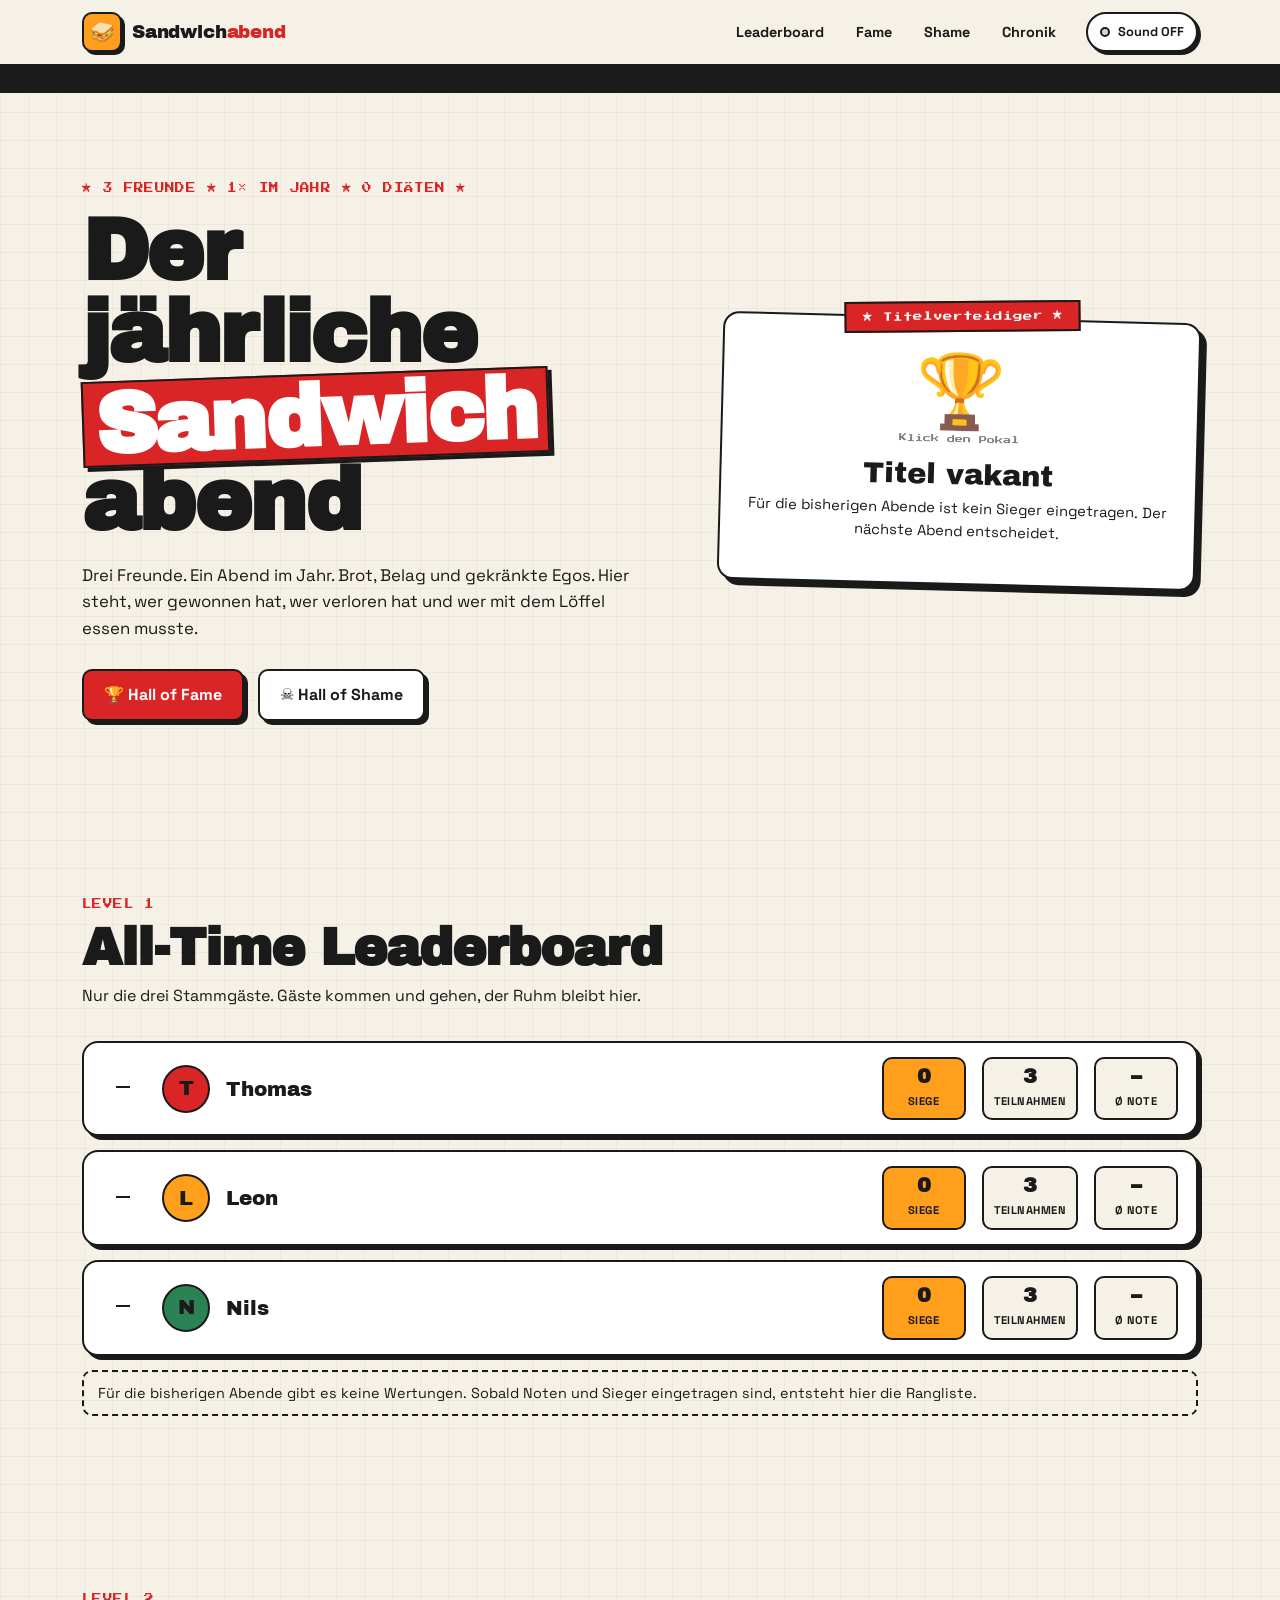
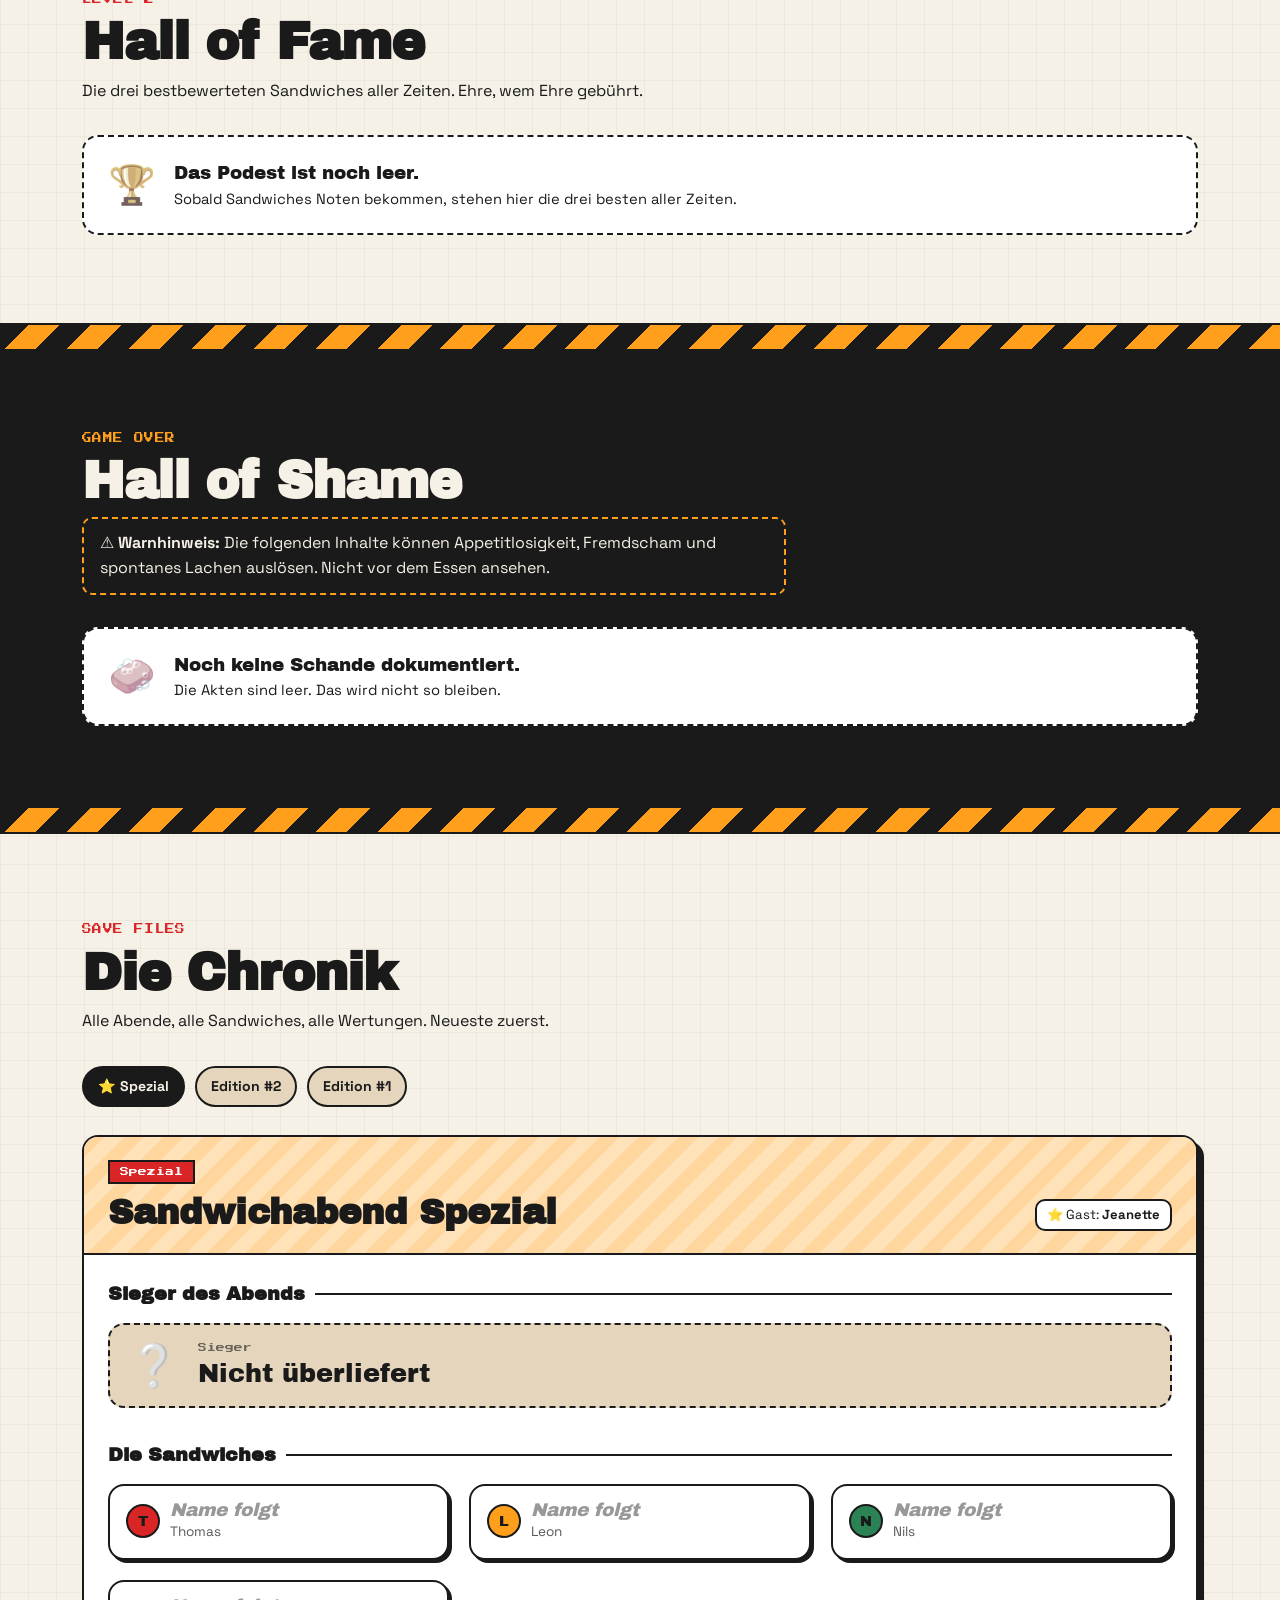
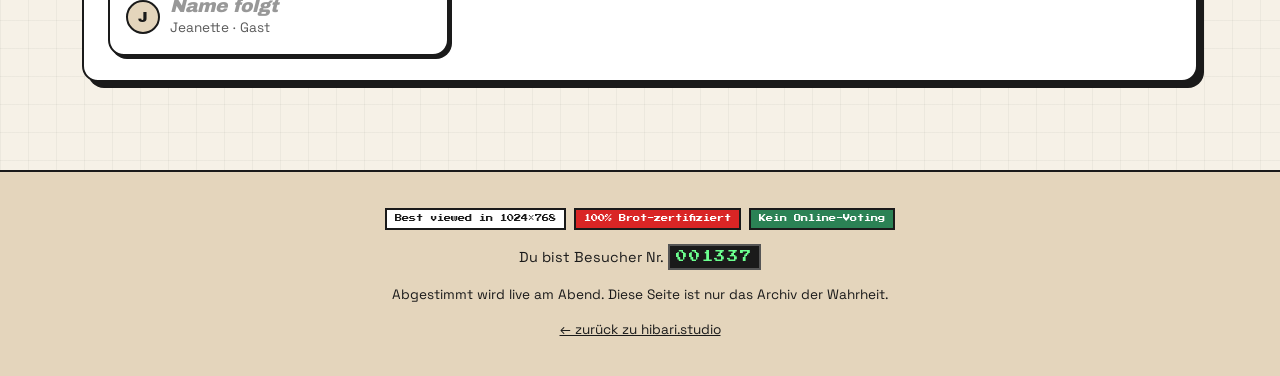
==== commit 8d94413d: "Sandwich page: real participants, no invented content, empty states for missing data Co-Authored-By:" ====
--- a/sandwich/index.html
+++ b/sandwich/index.html
@@ -56,7 +56,7 @@
     <!-- ===== HERO ===== -->
     <section class="hero wrap" id="top">
       <div class="hero__copy">
-        <p class="pixel-label">★ Seit 2024 ★ 3 Freunde ★ 0 Diäten ★</p>
+        <p class="pixel-label">★ 3 Freunde ★ 1× im Jahr ★ 0 Diäten ★</p>
         <h1 class="hero__title">Der jährliche<br /><span class="hero__title-mark">Sandwich</span>abend</h1>
         <p class="hero__sub">Drei Freunde. Ein Abend im Jahr. Brot, Belag und gekränkte Egos. Hier steht, wer gewonnen hat, wer verloren hat und wer mit dem Löffel essen musste.</p>
         <div class="hero__links">
@@ -90,7 +90,7 @@
 
     <!-- ===== HALL OF SHAME ===== -->
     <section class="section section--shame" id="shame">
-      <div class="caution-tape" aria-hidden="true"><span>⚠ ACHTUNG ⚠ KULINARISCHES SPERRGEBIET ⚠ ACHTUNG ⚠ KULINARISCHES SPERRGEBIET ⚠ ACHTUNG ⚠ KULINARISCHES SPERRGEBIET ⚠</span></div>
+      <div class="caution-tape" aria-hidden="true"></div>
       <div class="wrap">
         <div class="section__head">
           <p class="pixel-label">Game Over</p>
@@ -99,7 +99,7 @@
         </div>
         <div class="shame-grid" id="shameList"></div>
       </div>
-      <div class="caution-tape caution-tape--bottom" aria-hidden="true"><span>⚠ ACHTUNG ⚠ KULINARISCHES SPERRGEBIET ⚠ ACHTUNG ⚠ KULINARISCHES SPERRGEBIET ⚠ ACHTUNG ⚠ KULINARISCHES SPERRGEBIET ⚠</span></div>
+      <div class="caution-tape caution-tape--bottom" aria-hidden="true"></div>
     </section>
 
     <!-- ===== CHRONIK ===== -->
--- a/sandwich/sandwich.css
+++ b/sandwich/sandwich.css
@@ -152,9 +152,13 @@
   border-radius: 50%;
   display: grid;
   place-items: center;
-  font-size: 1.2rem;
-  background: var(--diner-kraft);
-}
+  font-family: var(--font-display);
+  font-size: 1.05rem;
+  line-height: 1;
+  color: var(--diner-black);
+  background: var(--av, var(--diner-kraft));
+}
+.avatar--sm { width: 34px; height: 34px; font-size: 0.9rem; }
 
 /* ===== HEADER ===== */
 .header {
@@ -420,7 +424,7 @@
   text-align: center;
 }
 .lb-row--first .lb-rank { color: var(--diner-ketchup); }
-.lb-row .avatar { width: 48px; height: 48px; font-size: 1.5rem; }
+.lb-row .avatar { width: 48px; height: 48px; font-size: 1.3rem; }
 .lb-name { font-family: var(--font-display); font-size: 1.25rem; line-height: 1.1; }
 .lb-tagline { font-size: 0.85rem; color: rgba(26, 26, 26, 0.7); }
 
@@ -592,24 +596,10 @@
 .section--shame .pixel-label { color: var(--diner-cheddar); }
 
 .caution-tape {
-  overflow: hidden;
+  height: 28px;
   background: repeating-linear-gradient(-45deg, var(--diner-cheddar) 0 22px, var(--diner-black) 22px 44px);
   border-block: var(--border);
-  padding-block: 10px;
-  white-space: nowrap;
-}
-.caution-tape span {
-  display: inline-block;
-  padding: 4px 12px;
-  background: var(--diner-cheddar);
-  color: var(--diner-black);
-  border: var(--border);
-  font-family: var(--font-pixel);
-  font-size: 0.55rem;
-  margin-left: -20px;
-  transform: rotate(-1deg);
-}
-.caution-tape--bottom span { transform: rotate(1deg); margin-left: -140px; }
+}
 
 .shame-warning {
   max-width: 44em;
@@ -957,3 +947,47 @@
 @media (max-width: 760px) {
   .s-card__photo { aspect-ratio: 16 / 9; }
 }
+
+/* ===== SPARSE DATA ===== */
+.s-card__who { display: flex; align-items: center; gap: 10px; min-width: 0; }
+.s-card__name.is-missing { color: rgba(26, 26, 26, 0.45); font-style: italic; }
+
+/* Cards without details aren't clickable — no lift, no pointer */
+.s-card--plain { cursor: default; box-shadow: 3px 3px 0 var(--diner-black); }
+.s-card--plain:hover { transform: none; box-shadow: 3px 3px 0 var(--diner-black); }
+
+.empty-state {
+  display: flex;
+  align-items: center;
+  gap: 18px;
+  padding: 22px 24px;
+  background: var(--diner-card);
+  color: var(--diner-black);
+  border: 2px dashed var(--diner-black);
+  border-radius: var(--radius-lg);
+}
+.empty-state__icon { font-size: 2.4rem; line-height: 1; filter: grayscale(0.6); }
+.empty-state b { font-family: var(--font-display); font-size: 1.15rem; font-weight: 400; }
+.empty-state p { font-size: 0.92rem; }
+
+.lb-note {
+  padding: 10px 14px;
+  border: 2px dashed var(--diner-black);
+  border-radius: var(--radius);
+  font-size: 0.9rem;
+}
+
+.event-winner--empty {
+  background: var(--diner-kraft);
+  color: var(--diner-black);
+  border-style: dashed;
+  box-shadow: none;
+  grid-template-columns: auto minmax(0, 1fr);
+}
+.event-winner--empty:hover { transform: none; box-shadow: none; }
+.event-winner--empty .event-winner__label { color: rgba(26, 26, 26, 0.6); }
+.event-winner:disabled { cursor: default; }
+
+/* Detail view without a photo: keep clear of the close button */
+.detail__body--no-photo { padding-top: 26px; }
+.detail__body--no-photo .detail__head { padding-right: 52px; }
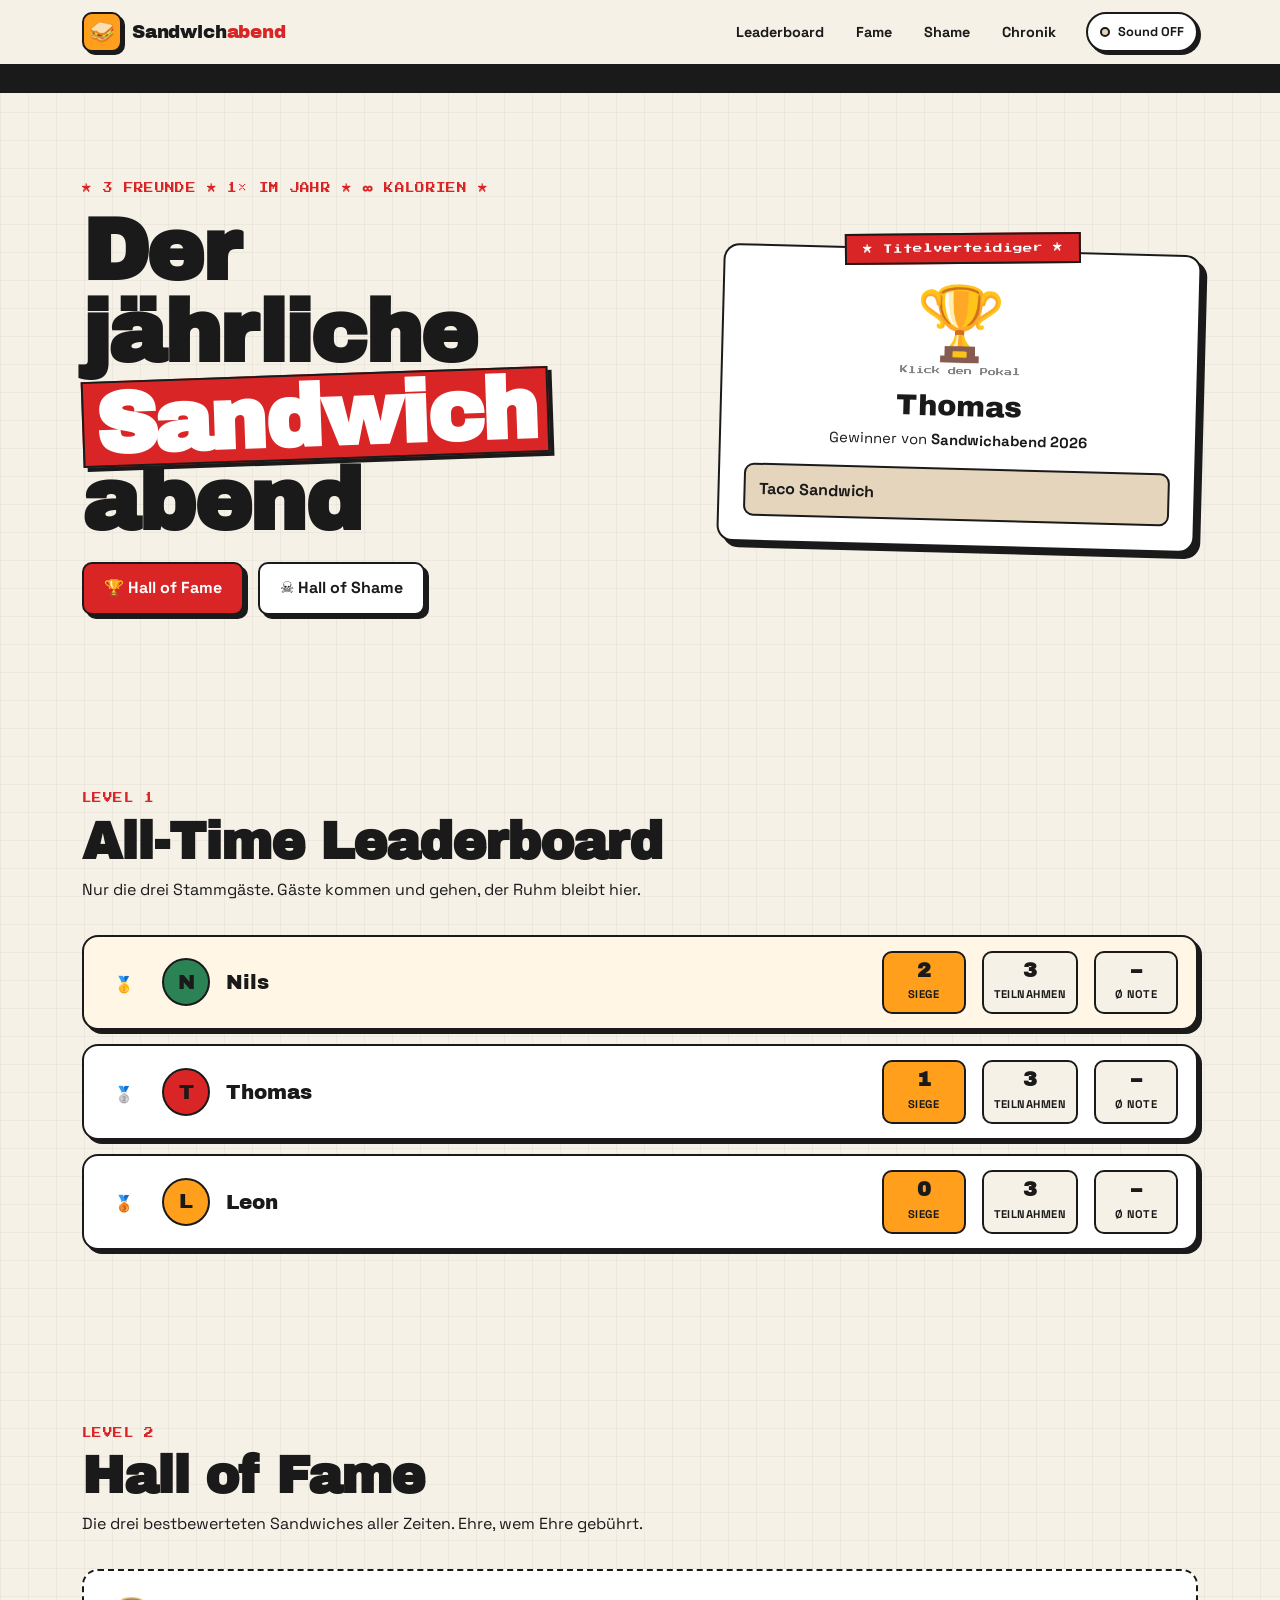
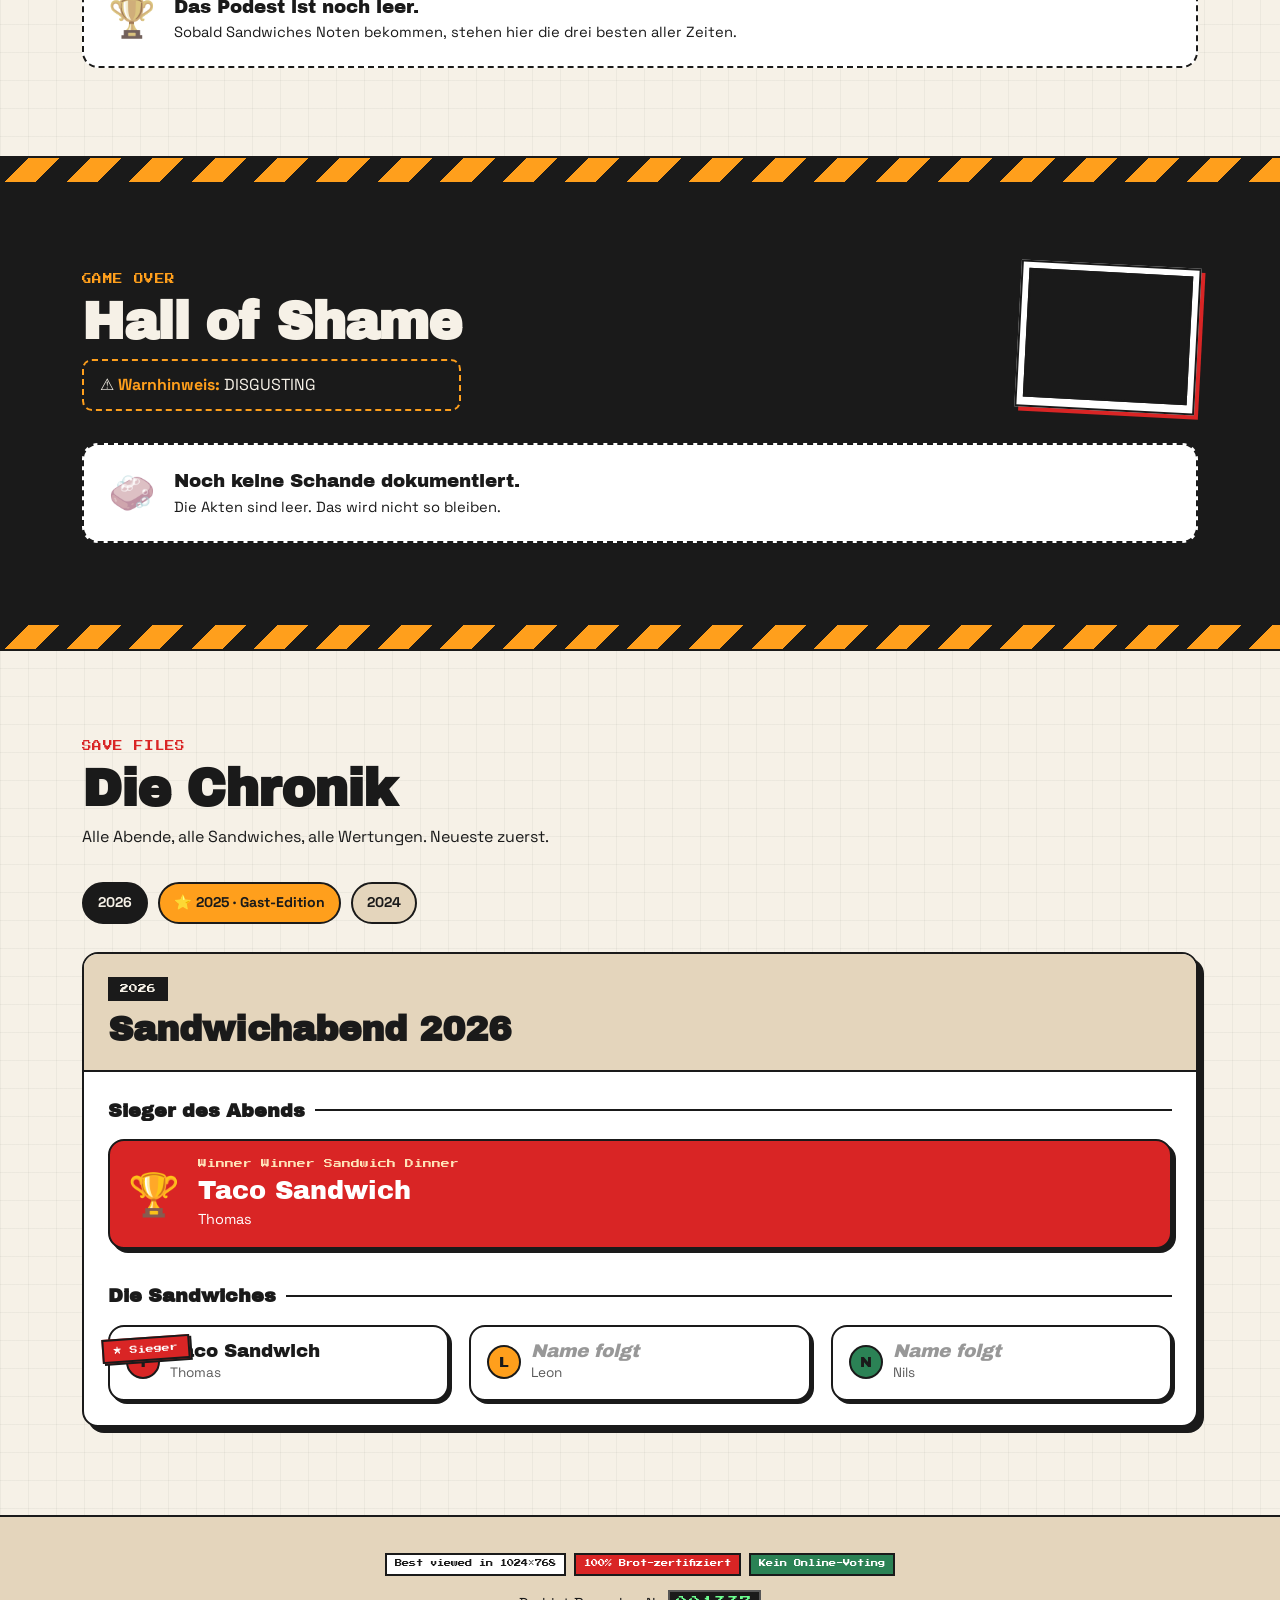
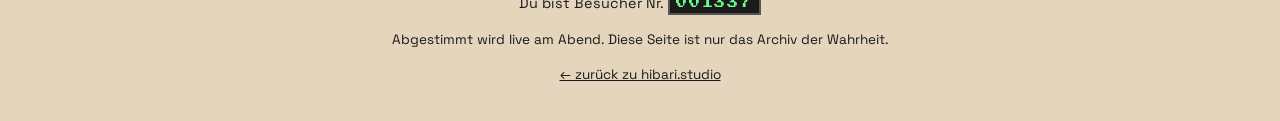
==== commit 681ebc2c: "Sandwich page: years instead of editions, winners 2024-2026, shame clip, copy tweaks Co-Authored-By:" ====
--- a/sandwich/index.html
+++ b/sandwich/index.html
@@ -56,9 +56,8 @@
     <!-- ===== HERO ===== -->
     <section class="hero wrap" id="top">
       <div class="hero__copy">
-        <p class="pixel-label">★ 3 Freunde ★ 1× im Jahr ★ 0 Diäten ★</p>
+        <p class="pixel-label">★ 3 Freunde ★ 1× im Jahr ★ <span class="pixel-sym">∞</span> Kalorien ★</p>
         <h1 class="hero__title">Der jährliche<br /><span class="hero__title-mark">Sandwich</span>abend</h1>
-        <p class="hero__sub">Drei Freunde. Ein Abend im Jahr. Brot, Belag und gekränkte Egos. Hier steht, wer gewonnen hat, wer verloren hat und wer mit dem Löffel essen musste.</p>
         <div class="hero__links">
           <a href="#fame" class="btn btn--ketchup">🏆 Hall of Fame</a>
           <a href="#shame" class="btn btn--white">☠️ Hall of Shame</a>
@@ -92,10 +91,16 @@
     <section class="section section--shame" id="shame">
       <div class="caution-tape" aria-hidden="true"></div>
       <div class="wrap">
-        <div class="section__head">
-          <p class="pixel-label">Game Over</p>
-          <h2 class="section__title">Hall of Shame</h2>
-          <p class="shame-warning">⚠️ <b>Warnhinweis:</b> Die folgenden Inhalte können Appetitlosigkeit, Fremdscham und spontanes Lachen auslösen. Nicht vor dem Essen ansehen.</p>
+        <div class="section__head shame-head">
+          <div>
+            <p class="pixel-label">Game Over</p>
+            <h2 class="section__title">Hall of Shame</h2>
+            <p class="shame-warning">⚠️ <b>Warnhinweis:</b> DISGUSTING</p>
+          </div>
+          <!-- SpongeBob "disgusting" (via Tenor) — MP4 loop instead of a 1.4 MB GIF -->
+          <figure class="shame-gif" aria-hidden="true">
+            <video src="/images/sandwich/disgusting-spongebob.mp4" autoplay loop muted playsinline preload="metadata"></video>
+          </figure>
         </div>
         <div class="shame-grid" id="shameList"></div>
       </div>
--- a/sandwich/sandwich.css
+++ b/sandwich/sandwich.css
@@ -991,3 +991,44 @@
 /* Detail view without a photo: keep clear of the close button */
 .detail__body--no-photo { padding-top: 26px; }
 .detail__body--no-photo .detail__head { padding-right: 52px; }
+
+/* Hall of Shame header with the SpongeBob "disgusting" loop */
+.shame-head {
+  display: flex;
+  align-items: flex-end;
+  justify-content: space-between;
+  gap: 24px;
+}
+.shame-warning b { color: var(--diner-cheddar); }
+.shame-gif {
+  flex-shrink: 0;
+  width: 180px;
+  padding: 6px 6px 8px;
+  background: var(--diner-card);
+  border: var(--border);
+  box-shadow: 4px 4px 0 var(--diner-ketchup);
+  transform: rotate(3deg);
+  transition: transform 0.25s var(--spring);
+}
+.shame-gif:hover { transform: rotate(0deg) scale(1.06); }
+.shame-gif video {
+  display: block;
+  width: 100%;
+  aspect-ratio: 358 / 282;
+  object-fit: cover;
+  border: var(--border);
+  background: var(--diner-black);
+}
+@media (max-width: 560px) {
+  .shame-head { flex-direction: column; align-items: flex-start; }
+  .shame-gif { width: 150px; }
+}
+
+/* Glyphs the pixel font doesn't have (∞) — body font, sized to match */
+.pixel-sym {
+  font-family: var(--font-body);
+  font-weight: 700;
+  font-size: 1.9em;
+  line-height: 0;
+  vertical-align: -0.12em;
+}
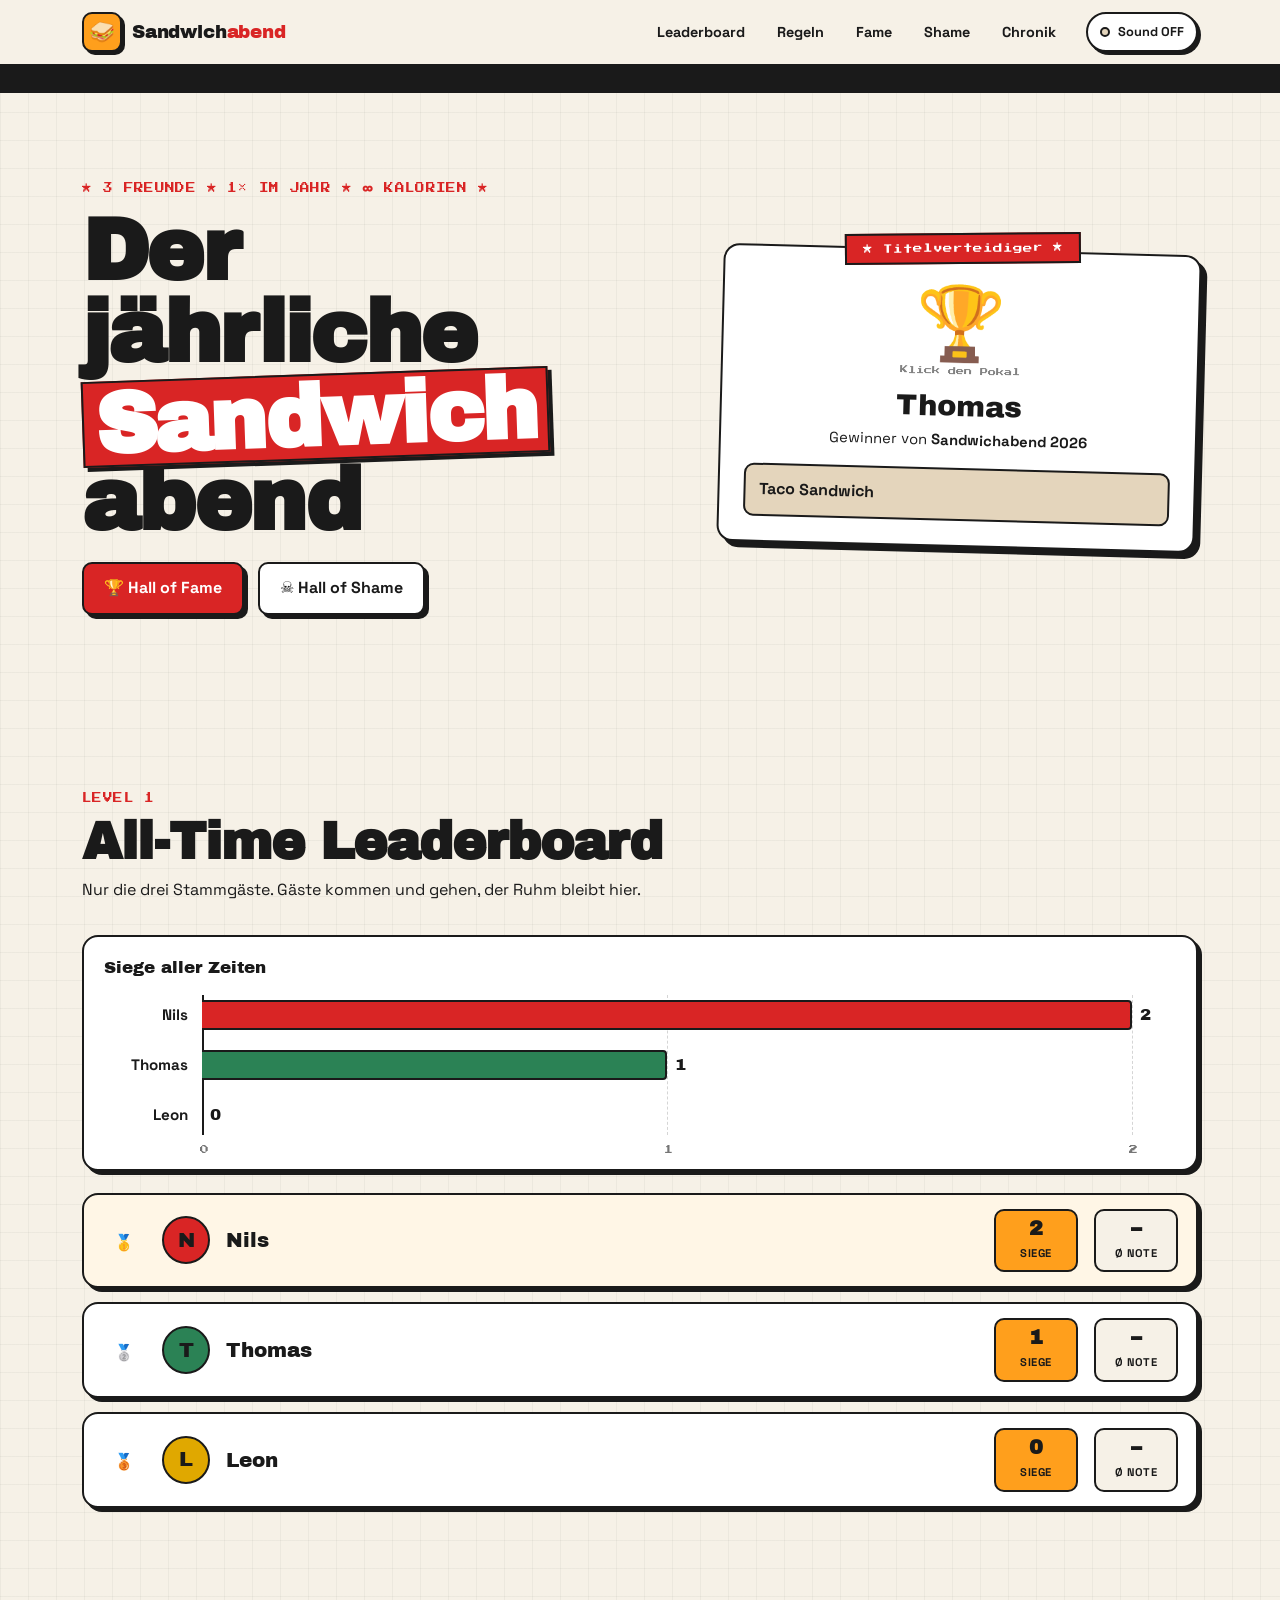
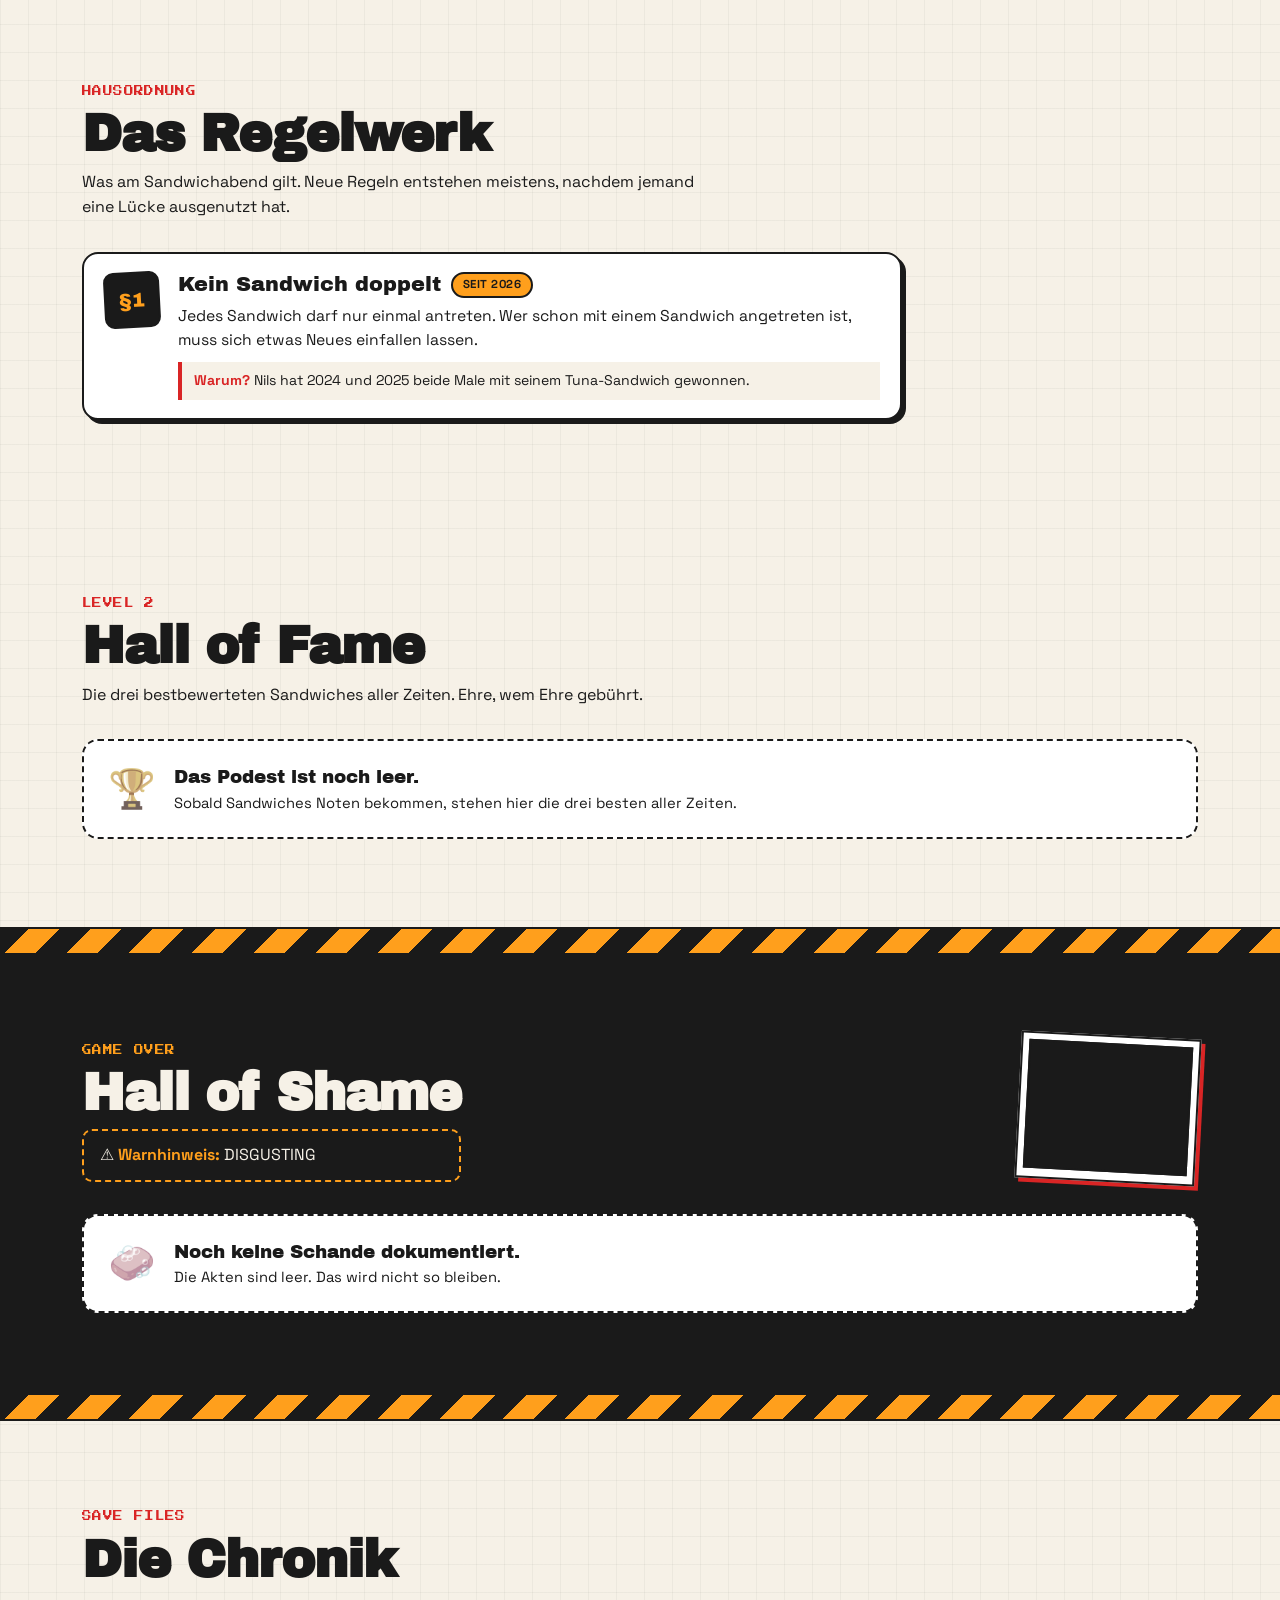
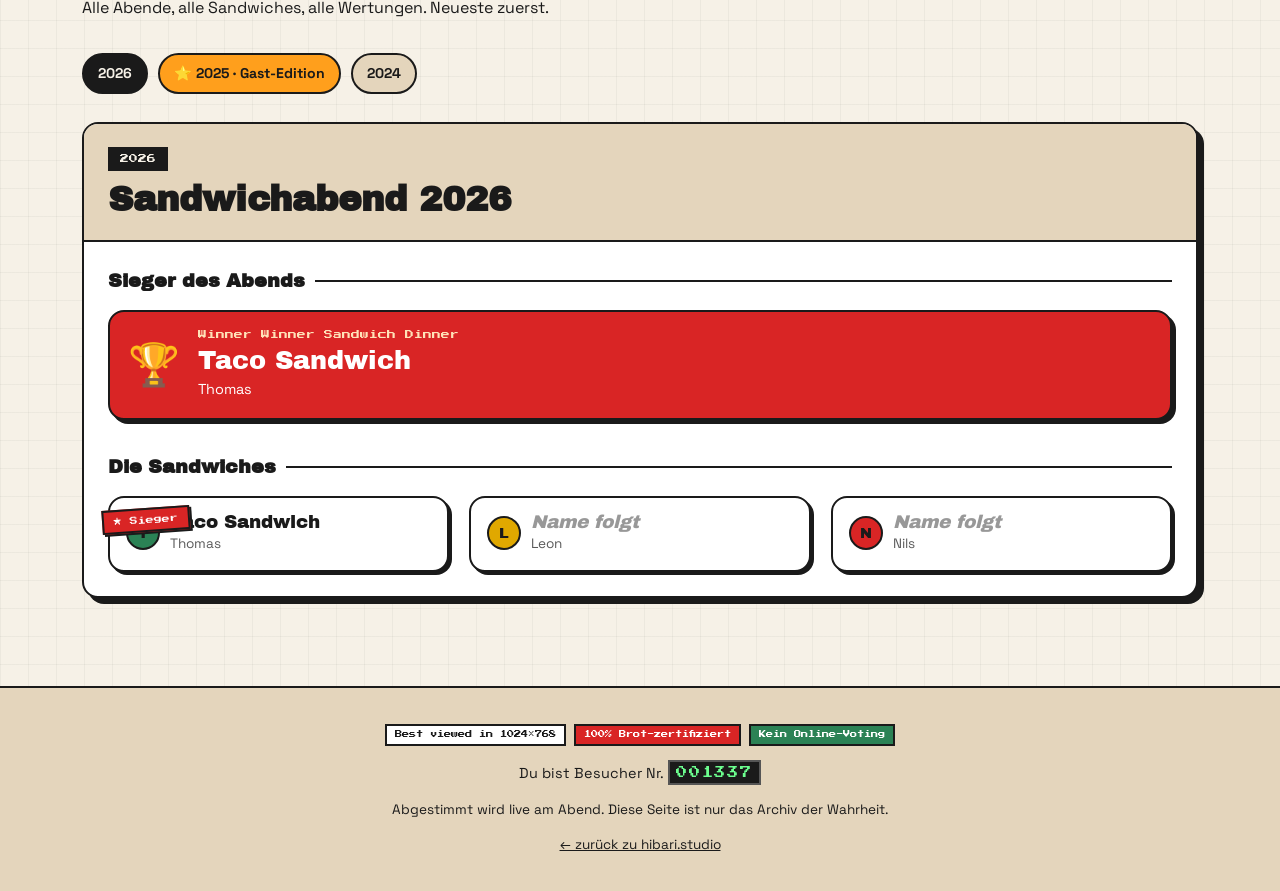
==== commit 85180ed3: "Sandwich page: wins bar chart, fixed person colours, house rules, drop participations Co-Authored-By" ====
--- a/sandwich/index.html
+++ b/sandwich/index.html
@@ -35,6 +35,7 @@
 
       <nav class="nav" aria-label="Bereiche">
         <a href="#leaderboard">Leaderboard</a>
+        <a href="#regeln">Regeln</a>
         <a href="#fame">Fame</a>
         <a href="#shame">Shame</a>
         <a href="#chronik">Chronik</a>
@@ -74,7 +75,18 @@
         <h2 class="section__title">All-Time Leaderboard</h2>
         <p class="section__sub">Nur die drei Stammgäste. Gäste kommen und gehen, der Ruhm bleibt hier.</p>
       </div>
+      <figure class="lb-chart" id="leaderboardChart"></figure>
       <div class="leaderboard" id="leaderboardList"></div>
+    </section>
+
+    <!-- ===== HOUSE RULES ===== -->
+    <section class="section wrap" id="regeln">
+      <div class="section__head">
+        <p class="pixel-label">Hausordnung</p>
+        <h2 class="section__title">Das Regelwerk</h2>
+        <p class="section__sub">Was am Sandwichabend gilt. Neue Regeln entstehen meistens, nachdem jemand eine Lücke ausgenutzt hat.</p>
+      </div>
+      <ol class="rules" id="rulesList"></ol>
     </section>
 
     <!-- ===== HALL OF FAME ===== -->
--- a/sandwich/sandwich.css
+++ b/sandwich/sandwich.css
@@ -404,7 +404,7 @@
 
 .lb-row {
   display: grid;
-  grid-template-columns: auto auto minmax(0, 1fr) repeat(3, minmax(84px, auto));
+  grid-template-columns: auto auto minmax(0, 1fr) repeat(2, minmax(84px, auto));
   align-items: center;
   gap: 16px;
   padding: 14px 18px;
@@ -445,10 +445,78 @@
     grid-template-columns: auto auto minmax(0, 1fr);
     gap: 12px;
   }
-  .lb-stats { grid-column: 1 / -1; display: grid; grid-template-columns: repeat(3, 1fr); gap: 8px; }
+  .lb-stats { grid-column: 1 / -1; display: grid; grid-template-columns: repeat(2, 1fr); gap: 8px; }
   .lb-rank { width: auto; font-size: 0.8rem; }
 }
 @media (min-width: 681px) { .lb-stats { display: contents; } }
+
+/* ===== HOUSE RULES — diner menu board ===== */
+.rules {
+  list-style: none;
+  display: grid;
+  gap: 16px;
+  max-width: 820px;
+}
+
+.rule {
+  display: grid;
+  grid-template-columns: auto minmax(0, 1fr);
+  align-items: start;
+  gap: 18px;
+  padding: 18px 20px;
+  background: var(--diner-card);
+  border: var(--border);
+  border-radius: var(--radius-lg);
+  box-shadow: var(--shadow);
+}
+
+.rule__no {
+  display: grid;
+  place-items: center;
+  width: 56px;
+  height: 56px;
+  border: var(--border);
+  border-radius: var(--radius);
+  background: var(--diner-black);
+  color: var(--diner-cheddar);
+  /* Display font: the pixel font draws § like a $ */
+  font-family: var(--font-display);
+  font-size: 1.25rem;
+  transform: rotate(-3deg);
+}
+
+.rule__head {
+  display: flex;
+  flex-wrap: wrap;
+  align-items: center;
+  gap: 8px 10px;
+  margin-bottom: 6px;
+}
+.rule__title { font-family: var(--font-display); font-size: 1.3rem; font-weight: 400; line-height: 1.15; }
+.rule__since {
+  padding: 2px 10px;
+  border: var(--border);
+  border-radius: 999px;
+  background: var(--diner-cheddar);
+  font-size: 0.72rem;
+  font-weight: 700;
+  text-transform: uppercase;
+  letter-spacing: 0.04em;
+}
+.rule__text { font-size: 0.98rem; }
+.rule__reason {
+  margin-top: 10px;
+  padding: 8px 12px;
+  border-left: 4px solid var(--diner-ketchup);
+  background: var(--diner-bg);
+  font-size: 0.88rem;
+}
+.rule__reason b { color: var(--diner-ketchup); }
+
+@media (max-width: 560px) {
+  .rule { grid-template-columns: minmax(0, 1fr); gap: 12px; }
+  .rule__no { width: 44px; height: 44px; font-size: 1.05rem; }
+}
 
 /* ===== HALL OF FAME — PODIUM ===== */
 .podium {
@@ -1032,3 +1100,132 @@
   line-height: 0;
   vertical-align: -0.12em;
 }
+
+/* ===== LEADERBOARD — wins bar chart ===== */
+.lb-chart {
+  --label: 84px;   /* name column */
+  --gap: 14px;
+  --end: 44px;     /* room for the value label right of the longest bar */
+  position: relative;
+  margin-bottom: 22px;
+  padding: 18px 20px 34px;
+  background: var(--diner-card);
+  border: var(--border);
+  border-radius: var(--radius-lg);
+  box-shadow: var(--shadow);
+}
+.lb-chart__title {
+  font-family: var(--font-display);
+  font-size: 1.05rem;
+  margin-bottom: 14px;
+}
+
+.lb-chart__plot {
+  position: relative;
+  display: grid;
+  gap: 10px;
+}
+
+/* Recessive vertical grid + whole-number ticks, aligned with the bar track */
+.lb-chart__grid {
+  position: absolute;
+  top: 0;
+  bottom: 0;
+  left: calc(var(--label) + var(--gap));
+  right: var(--end);
+  pointer-events: none;
+}
+.lb-chart__tick {
+  position: absolute;
+  top: 0;
+  bottom: 0;
+  border-left: 1px dashed rgba(26, 26, 26, 0.18);
+}
+.lb-chart__tick:first-child { border-left: 2px solid var(--diner-black); }   /* baseline */
+.lb-chart__tick i {
+  position: absolute;
+  bottom: -22px;
+  left: 0;
+  transform: translateX(-50%);
+  font-style: normal;
+  font-family: var(--font-pixel);
+  font-size: 0.55rem;
+  color: rgba(26, 26, 26, 0.6);
+}
+
+.lb-bar {
+  position: relative;
+  display: grid;
+  grid-template-columns: var(--label) minmax(0, 1fr);
+  align-items: center;
+  gap: var(--gap);
+  min-height: 40px;           /* hit target bigger than the bar */
+  border-radius: var(--radius);
+  outline-offset: 2px;
+  cursor: default;
+}
+.lb-bar:hover .lb-bar__label,
+.lb-bar:focus-visible .lb-bar__label { text-decoration: underline; text-decoration-thickness: 2px; }
+
+.lb-bar__label {
+  font-weight: 700;
+  font-size: 0.95rem;
+  text-align: right;
+  white-space: nowrap;
+  overflow: hidden;
+  text-overflow: ellipsis;
+}
+
+.lb-bar__track {
+  position: relative;
+  height: 30px;
+  margin-right: var(--end);
+}
+.lb-bar__fill {
+  position: absolute;
+  top: 0;
+  bottom: 0;
+  left: 0;
+  width: var(--w);
+  background: var(--c);
+  border: var(--border);
+  border-left: none;                 /* bar sits on the baseline */
+  border-radius: 0 4px 4px 0;        /* rounded data end only */
+  /* Grows in on load; always ends at full width, no trigger needed */
+  animation: bar-grow 0.9s var(--spring) 0.2s backwards;
+}
+.lb-bar:nth-child(3) .lb-bar__fill { animation-delay: 0.3s; }
+.lb-bar:nth-child(4) .lb-bar__fill { animation-delay: 0.4s; }
+@keyframes bar-grow { from { width: 0; } }
+.lb-bar__fill[style*="--w:0%"] { border: none; }   /* zero wins: no stub */
+.lb-bar:hover .lb-bar__fill,
+.lb-bar:focus-visible .lb-bar__fill { box-shadow: 3px 3px 0 var(--diner-black); }
+
+.lb-bar__value {
+  position: absolute;
+  top: 50%;
+  left: calc(var(--w) + 8px);
+  transform: translateY(-50%);
+  font-family: var(--font-display);
+  font-size: 1.05rem;
+  color: var(--diner-black);
+}
+
+.lb-chart__tip {
+  position: absolute;
+  z-index: 5;
+  max-width: min(320px, calc(100% - 16px));
+  padding: 6px 10px;
+  background: var(--diner-black);
+  color: var(--diner-bg);
+  border-radius: var(--radius);
+  font-size: 0.82rem;
+  font-weight: 500;
+  pointer-events: none;
+  box-shadow: 3px 3px 0 var(--diner-ketchup);
+}
+
+@media (max-width: 560px) {
+  .lb-chart { --label: 64px; --gap: 10px; padding: 16px 14px 32px; }
+  .lb-bar__label { font-size: 0.85rem; }
+}
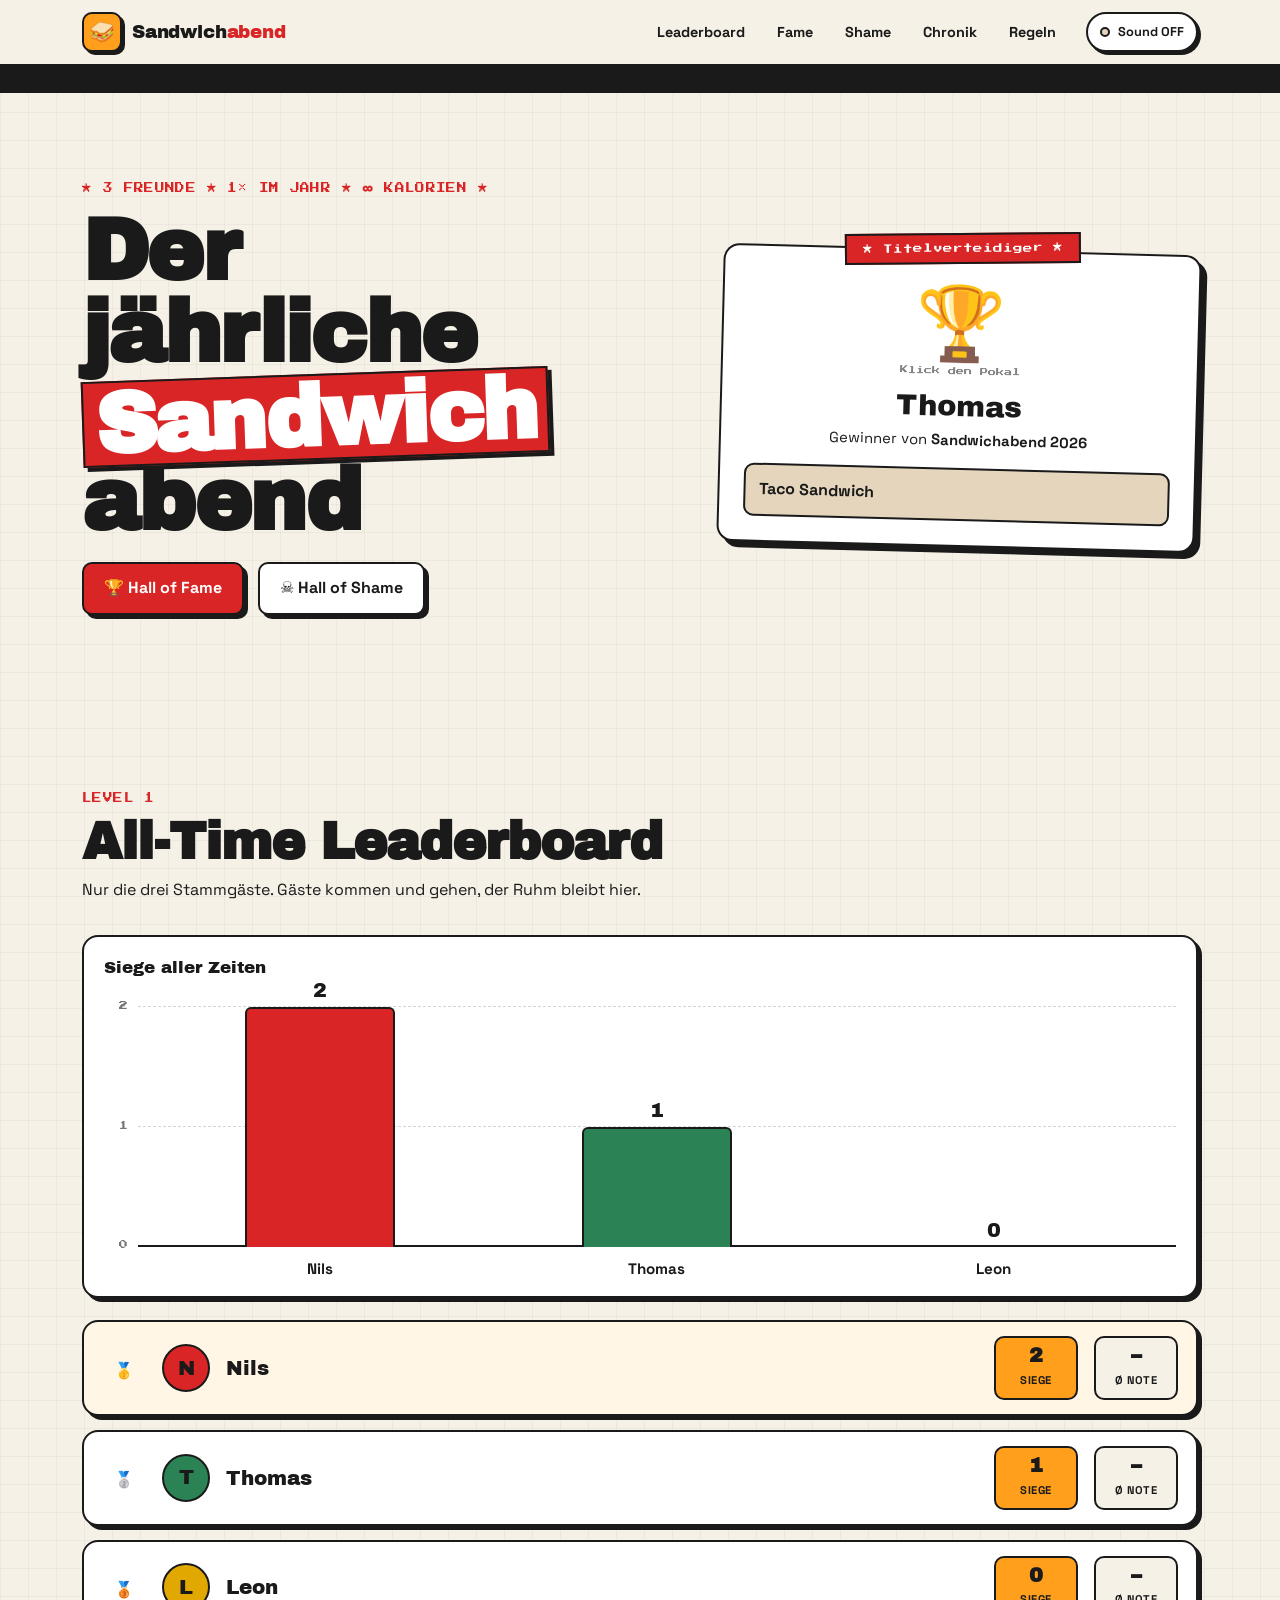
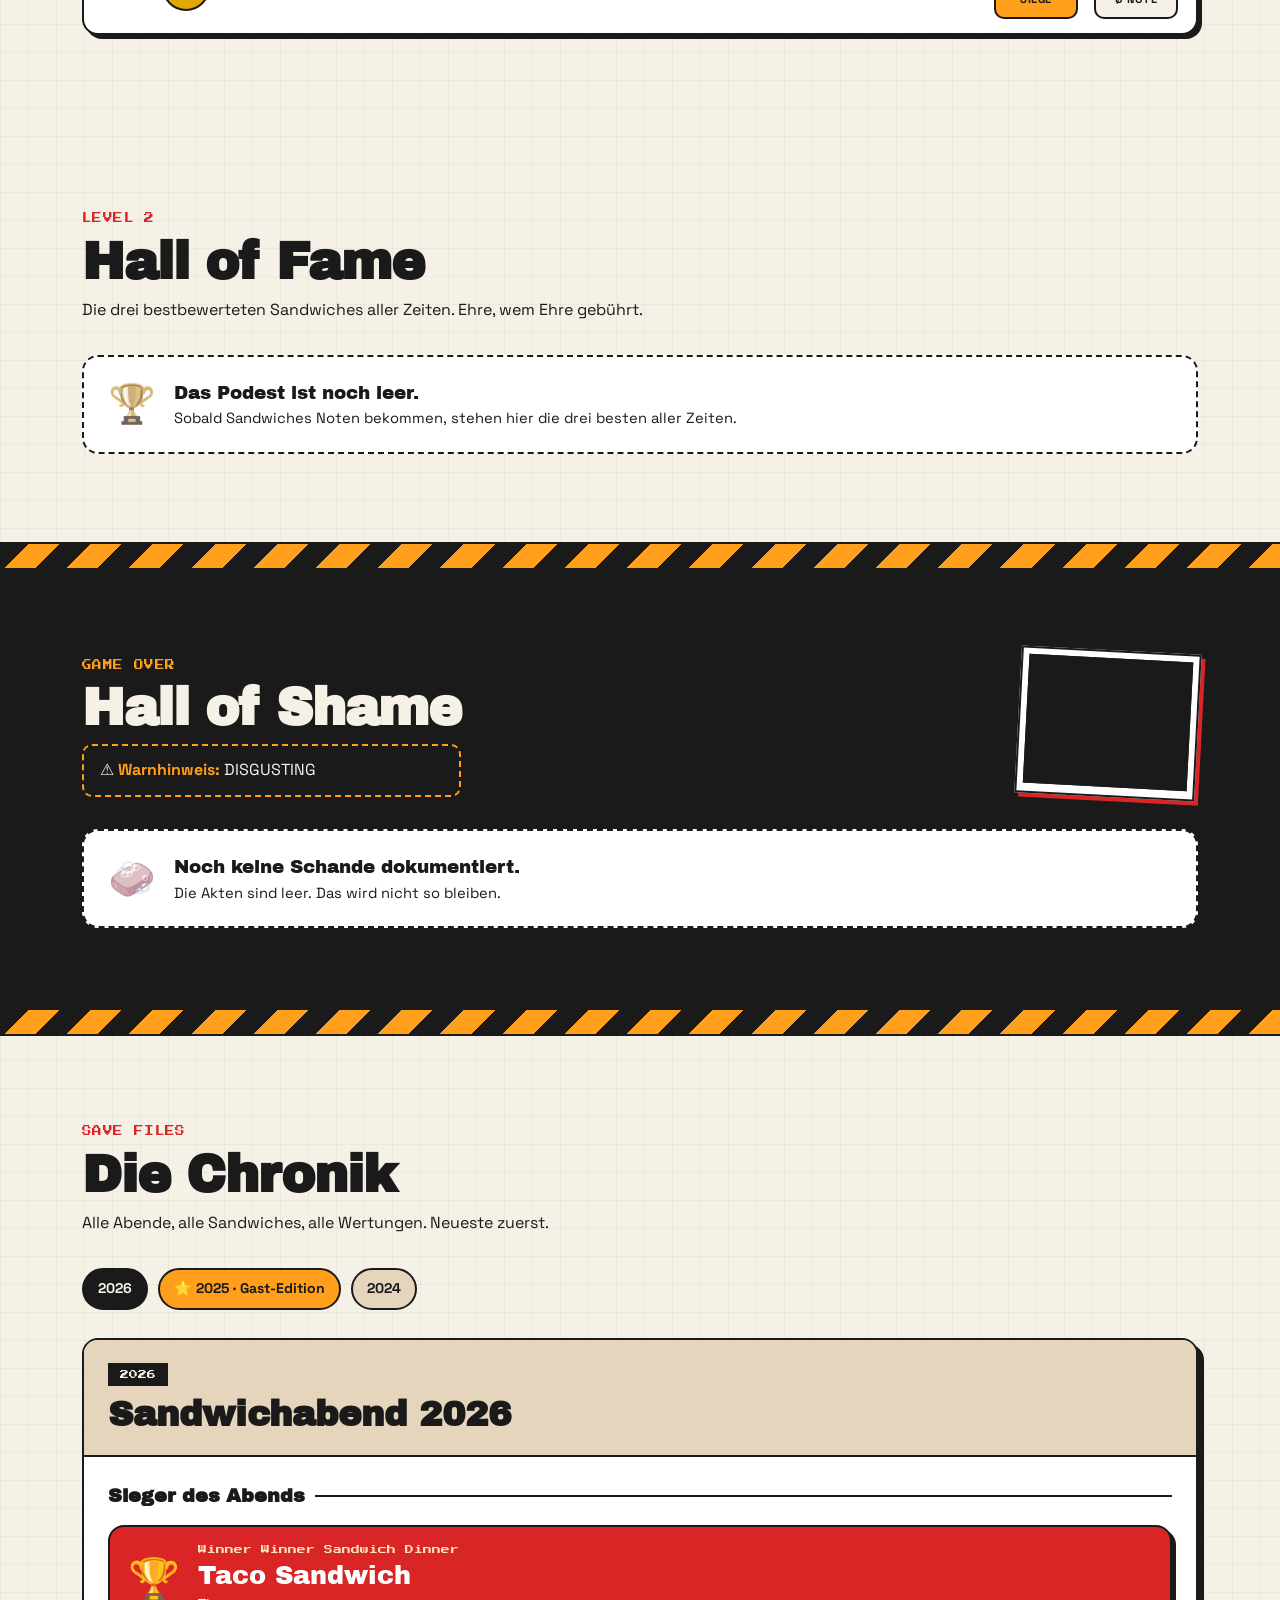
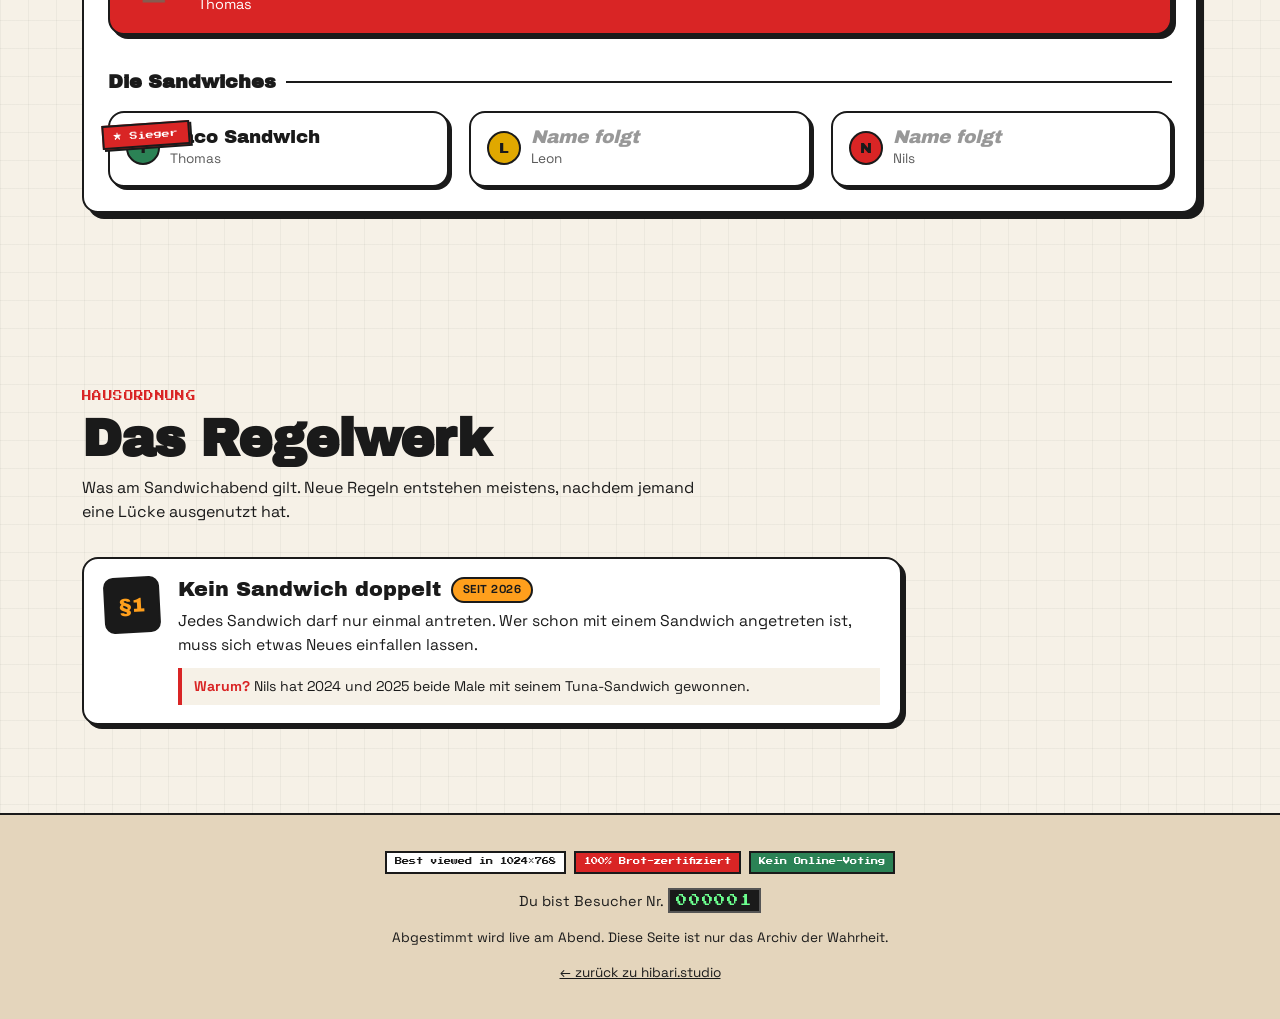
==== commit 913cab3e: "Sandwich page: column chart, rules below chronicle, reset visitor counter Co-Authored-By: Claude Opu" ====
--- a/sandwich/index.html
+++ b/sandwich/index.html
@@ -35,10 +35,10 @@
 
       <nav class="nav" aria-label="Bereiche">
         <a href="#leaderboard">Leaderboard</a>
-        <a href="#regeln">Regeln</a>
         <a href="#fame">Fame</a>
         <a href="#shame">Shame</a>
         <a href="#chronik">Chronik</a>
+        <a href="#regeln">Regeln</a>
       </nav>
 
       <button class="sound-toggle" id="soundToggle" aria-pressed="false" aria-label="Sound einschalten">
@@ -77,16 +77,6 @@
       </div>
       <figure class="lb-chart" id="leaderboardChart"></figure>
       <div class="leaderboard" id="leaderboardList"></div>
-    </section>
-
-    <!-- ===== HOUSE RULES ===== -->
-    <section class="section wrap" id="regeln">
-      <div class="section__head">
-        <p class="pixel-label">Hausordnung</p>
-        <h2 class="section__title">Das Regelwerk</h2>
-        <p class="section__sub">Was am Sandwichabend gilt. Neue Regeln entstehen meistens, nachdem jemand eine Lücke ausgenutzt hat.</p>
-      </div>
-      <ol class="rules" id="rulesList"></ol>
     </section>
 
     <!-- ===== HALL OF FAME ===== -->
@@ -129,6 +119,16 @@
       <div class="event-tabs" id="eventTabs" role="tablist" aria-label="Abende"></div>
       <div id="eventList"></div>
     </section>
+
+    <!-- ===== HOUSE RULES ===== -->
+    <section class="section wrap" id="regeln">
+      <div class="section__head">
+        <p class="pixel-label">Hausordnung</p>
+        <h2 class="section__title">Das Regelwerk</h2>
+        <p class="section__sub">Was am Sandwichabend gilt. Neue Regeln entstehen meistens, nachdem jemand eine Lücke ausgenutzt hat.</p>
+      </div>
+      <ol class="rules" id="rulesList"></ol>
+    </section>
   </main>
 
   <!-- ===== FOOTER ===== -->
--- a/sandwich/sandwich.css
+++ b/sandwich/sandwich.css
@@ -1101,14 +1101,13 @@
   vertical-align: -0.12em;
 }
 
-/* ===== LEADERBOARD — wins bar chart ===== */
+/* ===== LEADERBOARD — wins column chart ===== */
 .lb-chart {
-  --label: 84px;   /* name column */
-  --gap: 14px;
-  --end: 44px;     /* room for the value label right of the longest bar */
+  --axis: 34px;      /* y-axis label column */
+  --plot-h: 240px;
   position: relative;
   margin-bottom: 22px;
-  padding: 18px 20px 34px;
+  padding: 18px 20px 16px;
   background: var(--diner-card);
   border: var(--border);
   border-radius: var(--radius-lg);
@@ -1117,99 +1116,100 @@
 .lb-chart__title {
   font-family: var(--font-display);
   font-size: 1.05rem;
-  margin-bottom: 14px;
+  margin-bottom: 18px;
 }
 
 .lb-chart__plot {
   position: relative;
-  display: grid;
-  gap: 10px;
-}
-
-/* Recessive vertical grid + whole-number ticks, aligned with the bar track */
+  height: var(--plot-h);
+  margin-top: 26px;            /* room for the value above the tallest column */
+}
+
+/* Recessive horizontal grid + whole-number ticks */
 .lb-chart__grid {
   position: absolute;
-  top: 0;
-  bottom: 0;
-  left: calc(var(--label) + var(--gap));
-  right: var(--end);
+  inset: 0 0 0 var(--axis);
   pointer-events: none;
 }
 .lb-chart__tick {
   position: absolute;
-  top: 0;
-  bottom: 0;
-  border-left: 1px dashed rgba(26, 26, 26, 0.18);
-}
-.lb-chart__tick:first-child { border-left: 2px solid var(--diner-black); }   /* baseline */
+  left: 0;
+  right: 0;
+  border-bottom: 1px dashed rgba(26, 26, 26, 0.18);
+}
+.lb-chart__tick:first-child { border-bottom: 2px solid var(--diner-black); }   /* baseline */
 .lb-chart__tick i {
   position: absolute;
-  bottom: -22px;
-  left: 0;
-  transform: translateX(-50%);
+  right: calc(100% + 10px);
+  bottom: 0;
+  transform: translateY(50%);
   font-style: normal;
   font-family: var(--font-pixel);
   font-size: 0.55rem;
   color: rgba(26, 26, 26, 0.6);
 }
 
-.lb-bar {
+.lb-chart__cols,
+.lb-chart__names {
+  display: grid;
+  grid-template-columns: repeat(var(--cols, 3), minmax(0, 1fr));
+  gap: clamp(10px, 3vw, 28px);
+  padding-inline: clamp(8px, 3vw, 28px);
+}
+.lb-chart__cols {
+  position: absolute;
+  inset: 0 0 0 var(--axis);
+  align-items: end;
+}
+
+/* One column = the whole slot is the hit target, bigger than the mark */
+.lb-col {
   position: relative;
-  display: grid;
-  grid-template-columns: var(--label) minmax(0, 1fr);
-  align-items: center;
-  gap: var(--gap);
-  min-height: 40px;           /* hit target bigger than the bar */
+  height: 100%;
+  display: flex;
+  flex-direction: column;
+  justify-content: flex-end;
+  align-items: center;
   border-radius: var(--radius);
   outline-offset: 2px;
   cursor: default;
 }
-.lb-bar:hover .lb-bar__label,
-.lb-bar:focus-visible .lb-bar__label { text-decoration: underline; text-decoration-thickness: 2px; }
-
-.lb-bar__label {
+.lb-col__value {
+  /* Sits just above the column top, outside the flow so heights stay proportional */
+  position: absolute;
+  bottom: calc(var(--h) + 6px);
+  font-family: var(--font-display);
+  font-size: 1.3rem;
+  line-height: 1;
+  color: var(--diner-black);
+}
+.lb-col__fill {
+  width: min(100%, 150px);
+  height: var(--h);
+  background: var(--c);
+  border: var(--border);
+  border-bottom: none;               /* column stands on the baseline */
+  border-radius: 6px 6px 0 0;        /* rounded data end only */
+  transform-origin: bottom;
+  /* Grows in on load; always ends at full height, no trigger needed */
+  animation: col-grow 0.9s var(--spring) 0.2s backwards;
+  transition: box-shadow 0.15s ease;
+}
+.lb-col:nth-child(2) .lb-col__fill { animation-delay: 0.3s; }
+.lb-col:nth-child(3) .lb-col__fill { animation-delay: 0.4s; }
+.lb-col[style*="--h:0%"] .lb-col__fill { border: none; }   /* zero wins: no stub */
+.lb-col:hover .lb-col__fill,
+.lb-col:focus-visible .lb-col__fill { box-shadow: 4px 0 0 var(--diner-black); }
+@keyframes col-grow { from { transform: scaleY(0); } }
+
+.lb-chart__names {
+  margin-left: var(--axis);
+  margin-top: 10px;
+  text-align: center;
   font-weight: 700;
   font-size: 0.95rem;
-  text-align: right;
-  white-space: nowrap;
-  overflow: hidden;
-  text-overflow: ellipsis;
-}
-
-.lb-bar__track {
-  position: relative;
-  height: 30px;
-  margin-right: var(--end);
-}
-.lb-bar__fill {
-  position: absolute;
-  top: 0;
-  bottom: 0;
-  left: 0;
-  width: var(--w);
-  background: var(--c);
-  border: var(--border);
-  border-left: none;                 /* bar sits on the baseline */
-  border-radius: 0 4px 4px 0;        /* rounded data end only */
-  /* Grows in on load; always ends at full width, no trigger needed */
-  animation: bar-grow 0.9s var(--spring) 0.2s backwards;
-}
-.lb-bar:nth-child(3) .lb-bar__fill { animation-delay: 0.3s; }
-.lb-bar:nth-child(4) .lb-bar__fill { animation-delay: 0.4s; }
-@keyframes bar-grow { from { width: 0; } }
-.lb-bar__fill[style*="--w:0%"] { border: none; }   /* zero wins: no stub */
-.lb-bar:hover .lb-bar__fill,
-.lb-bar:focus-visible .lb-bar__fill { box-shadow: 3px 3px 0 var(--diner-black); }
-
-.lb-bar__value {
-  position: absolute;
-  top: 50%;
-  left: calc(var(--w) + 8px);
-  transform: translateY(-50%);
-  font-family: var(--font-display);
-  font-size: 1.05rem;
-  color: var(--diner-black);
-}
+}
+.lb-chart__names span { overflow: hidden; text-overflow: ellipsis; white-space: nowrap; }
 
 .lb-chart__tip {
   position: absolute;
@@ -1226,6 +1226,6 @@
 }
 
 @media (max-width: 560px) {
-  .lb-chart { --label: 64px; --gap: 10px; padding: 16px 14px 32px; }
-  .lb-bar__label { font-size: 0.85rem; }
-}
+  .lb-chart { --axis: 26px; --plot-h: 200px; padding: 16px 14px 14px; }
+  .lb-chart__names { font-size: 0.85rem; }
+}
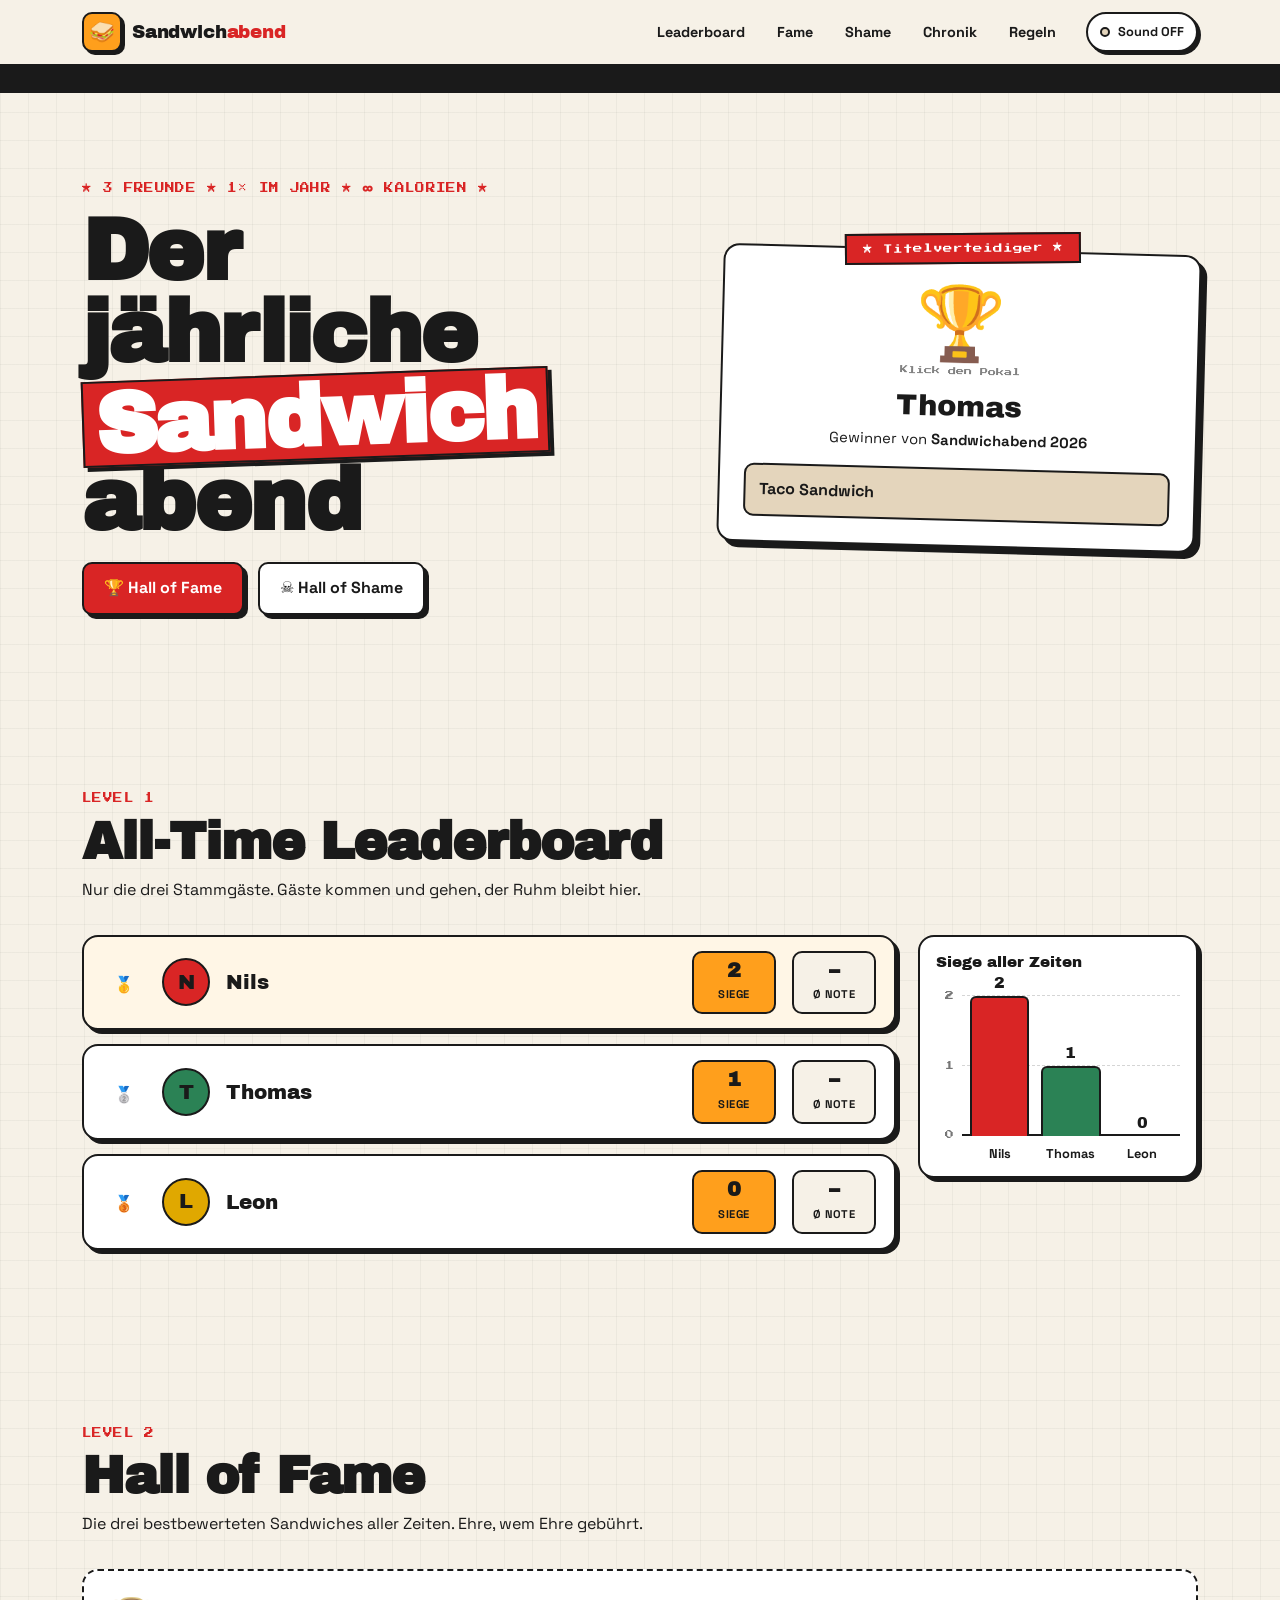
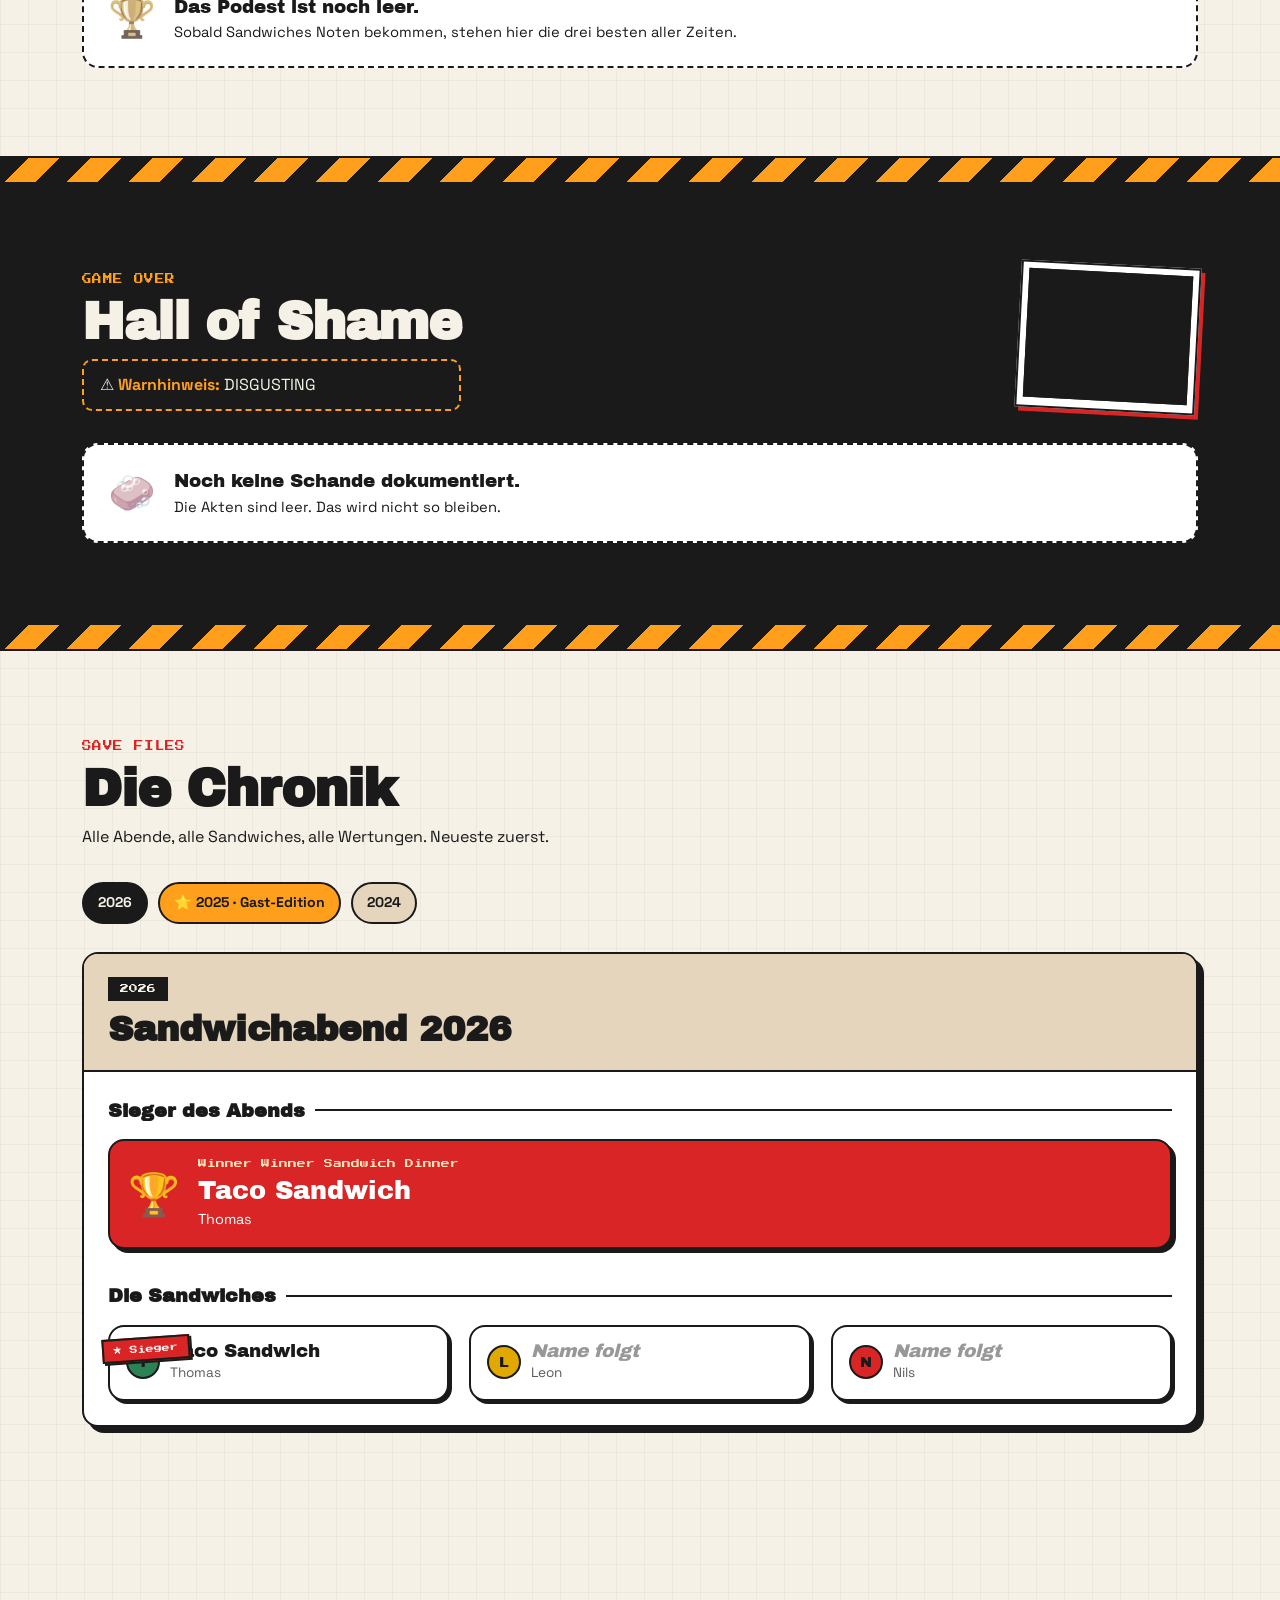
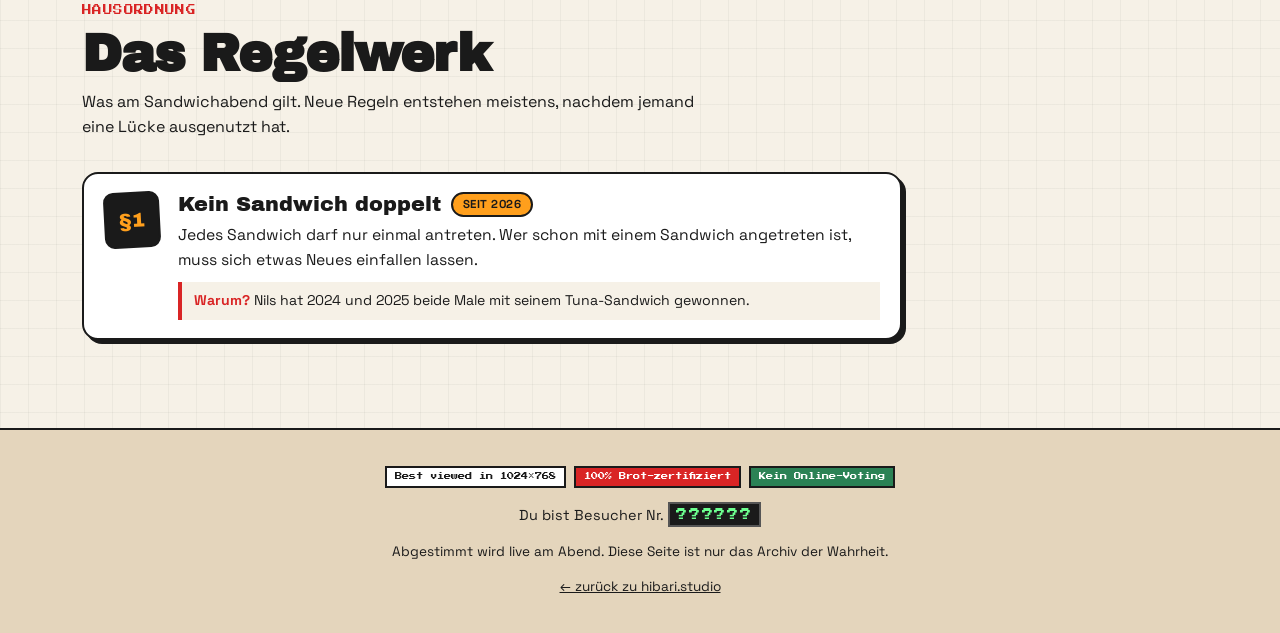
==== commit 4de8145a: "Sandwich page: shared visitor counter via Upstash, smaller chart beside leaderboard Co-Authored-By: " ====
--- a/sandwich/index.html
+++ b/sandwich/index.html
@@ -75,8 +75,10 @@
         <h2 class="section__title">All-Time Leaderboard</h2>
         <p class="section__sub">Nur die drei Stammgäste. Gäste kommen und gehen, der Ruhm bleibt hier.</p>
       </div>
-      <figure class="lb-chart" id="leaderboardChart"></figure>
-      <div class="leaderboard" id="leaderboardList"></div>
+      <div class="lb-layout">
+        <div class="leaderboard" id="leaderboardList"></div>
+        <figure class="lb-chart" id="leaderboardChart"></figure>
+      </div>
     </section>
 
     <!-- ===== HALL OF FAME ===== -->
@@ -139,7 +141,7 @@
         <span class="badge-88 badge-88--ketchup">100% Brot-zertifiziert</span>
         <span class="badge-88 badge-88--pickle">Kein Online-Voting</span>
       </div>
-      <p class="footer__counter">Du bist Besucher Nr. <span class="counter" id="visitorCounter">000000</span></p>
+      <p class="footer__counter">Du bist Besucher Nr. <span class="counter" id="visitorCounter" aria-live="polite">------</span></p>
       <p class="footer__note">Abgestimmt wird live am Abend. Diese Seite ist nur das Archiv der Wahrheit.</p>
       <p class="footer__note"><a href="/">← zurück zu hibari.studio</a></p>
     </div>
--- a/sandwich/sandwich.css
+++ b/sandwich/sandwich.css
@@ -1102,12 +1102,27 @@
 }
 
 /* ===== LEADERBOARD — wins column chart ===== */
+/* List and chart side by side; chart stacks below the list on narrow screens */
+.lb-layout {
+  display: grid;
+  grid-template-columns: minmax(0, 1fr) 280px;
+  gap: 22px;
+  align-items: start;
+}
+@media (max-width: 900px) {
+  .lb-layout { grid-template-columns: minmax(0, 1fr); }
+  .lb-layout .lb-chart { width: 100%; max-width: 340px; }
+}
+@media (max-width: 560px) {
+  .lb-layout .lb-chart { max-width: none; }
+}
+
 .lb-chart {
-  --axis: 34px;      /* y-axis label column */
-  --plot-h: 240px;
+  --axis: 26px;      /* y-axis label column */
+  --plot-h: 140px;
   position: relative;
-  margin-bottom: 22px;
-  padding: 18px 20px 16px;
+  margin: 0;
+  padding: 14px 16px 12px;
   background: var(--diner-card);
   border: var(--border);
   border-radius: var(--radius-lg);
@@ -1115,14 +1130,14 @@
 }
 .lb-chart__title {
   font-family: var(--font-display);
-  font-size: 1.05rem;
-  margin-bottom: 18px;
+  font-size: 0.95rem;
+  margin-bottom: 10px;
 }
 
 .lb-chart__plot {
   position: relative;
   height: var(--plot-h);
-  margin-top: 26px;            /* room for the value above the tallest column */
+  margin-top: 22px;            /* room for the value above the tallest column */
 }
 
 /* Recessive horizontal grid + whole-number ticks */
@@ -1140,7 +1155,7 @@
 .lb-chart__tick:first-child { border-bottom: 2px solid var(--diner-black); }   /* baseline */
 .lb-chart__tick i {
   position: absolute;
-  right: calc(100% + 10px);
+  right: calc(100% + 8px);
   bottom: 0;
   transform: translateY(50%);
   font-style: normal;
@@ -1153,8 +1168,8 @@
 .lb-chart__names {
   display: grid;
   grid-template-columns: repeat(var(--cols, 3), minmax(0, 1fr));
-  gap: clamp(10px, 3vw, 28px);
-  padding-inline: clamp(8px, 3vw, 28px);
+  gap: 12px;
+  padding-inline: 8px;
 }
 .lb-chart__cols {
   position: absolute;
@@ -1177,14 +1192,14 @@
 .lb-col__value {
   /* Sits just above the column top, outside the flow so heights stay proportional */
   position: absolute;
-  bottom: calc(var(--h) + 6px);
+  bottom: calc(var(--h) + 5px);
   font-family: var(--font-display);
-  font-size: 1.3rem;
+  font-size: 1rem;
   line-height: 1;
   color: var(--diner-black);
 }
 .lb-col__fill {
-  width: min(100%, 150px);
+  width: 100%;
   height: var(--h);
   background: var(--c);
   border: var(--border);
@@ -1199,15 +1214,15 @@
 .lb-col:nth-child(3) .lb-col__fill { animation-delay: 0.4s; }
 .lb-col[style*="--h:0%"] .lb-col__fill { border: none; }   /* zero wins: no stub */
 .lb-col:hover .lb-col__fill,
-.lb-col:focus-visible .lb-col__fill { box-shadow: 4px 0 0 var(--diner-black); }
+.lb-col:focus-visible .lb-col__fill { box-shadow: 3px 0 0 var(--diner-black); }
 @keyframes col-grow { from { transform: scaleY(0); } }
 
 .lb-chart__names {
   margin-left: var(--axis);
-  margin-top: 10px;
+  margin-top: 8px;
   text-align: center;
   font-weight: 700;
-  font-size: 0.95rem;
+  font-size: 0.8rem;
 }
 .lb-chart__names span { overflow: hidden; text-overflow: ellipsis; white-space: nowrap; }
 
@@ -1225,7 +1240,3 @@
   box-shadow: 3px 3px 0 var(--diner-ketchup);
 }
 
-@media (max-width: 560px) {
-  .lb-chart { --axis: 26px; --plot-h: 200px; padding: 16px 14px 14px; }
-  .lb-chart__names { font-size: 0.85rem; }
-}
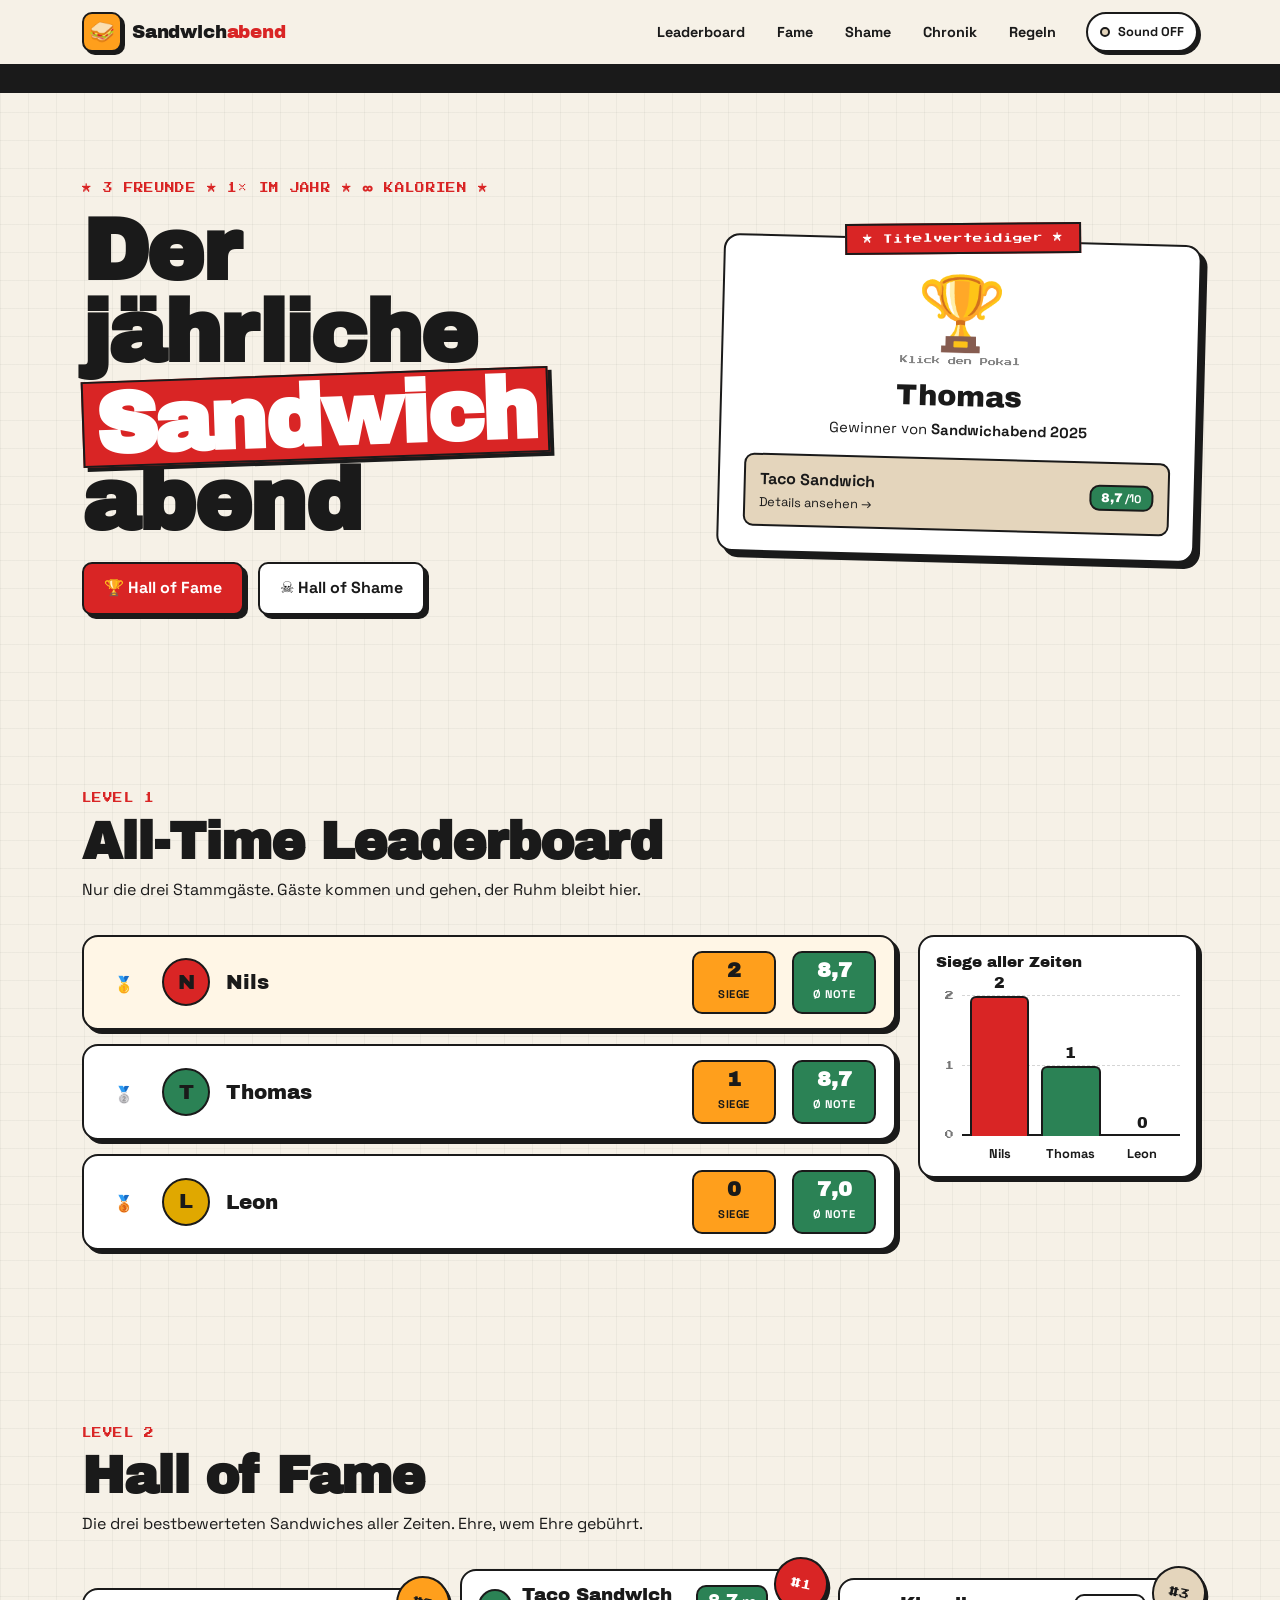
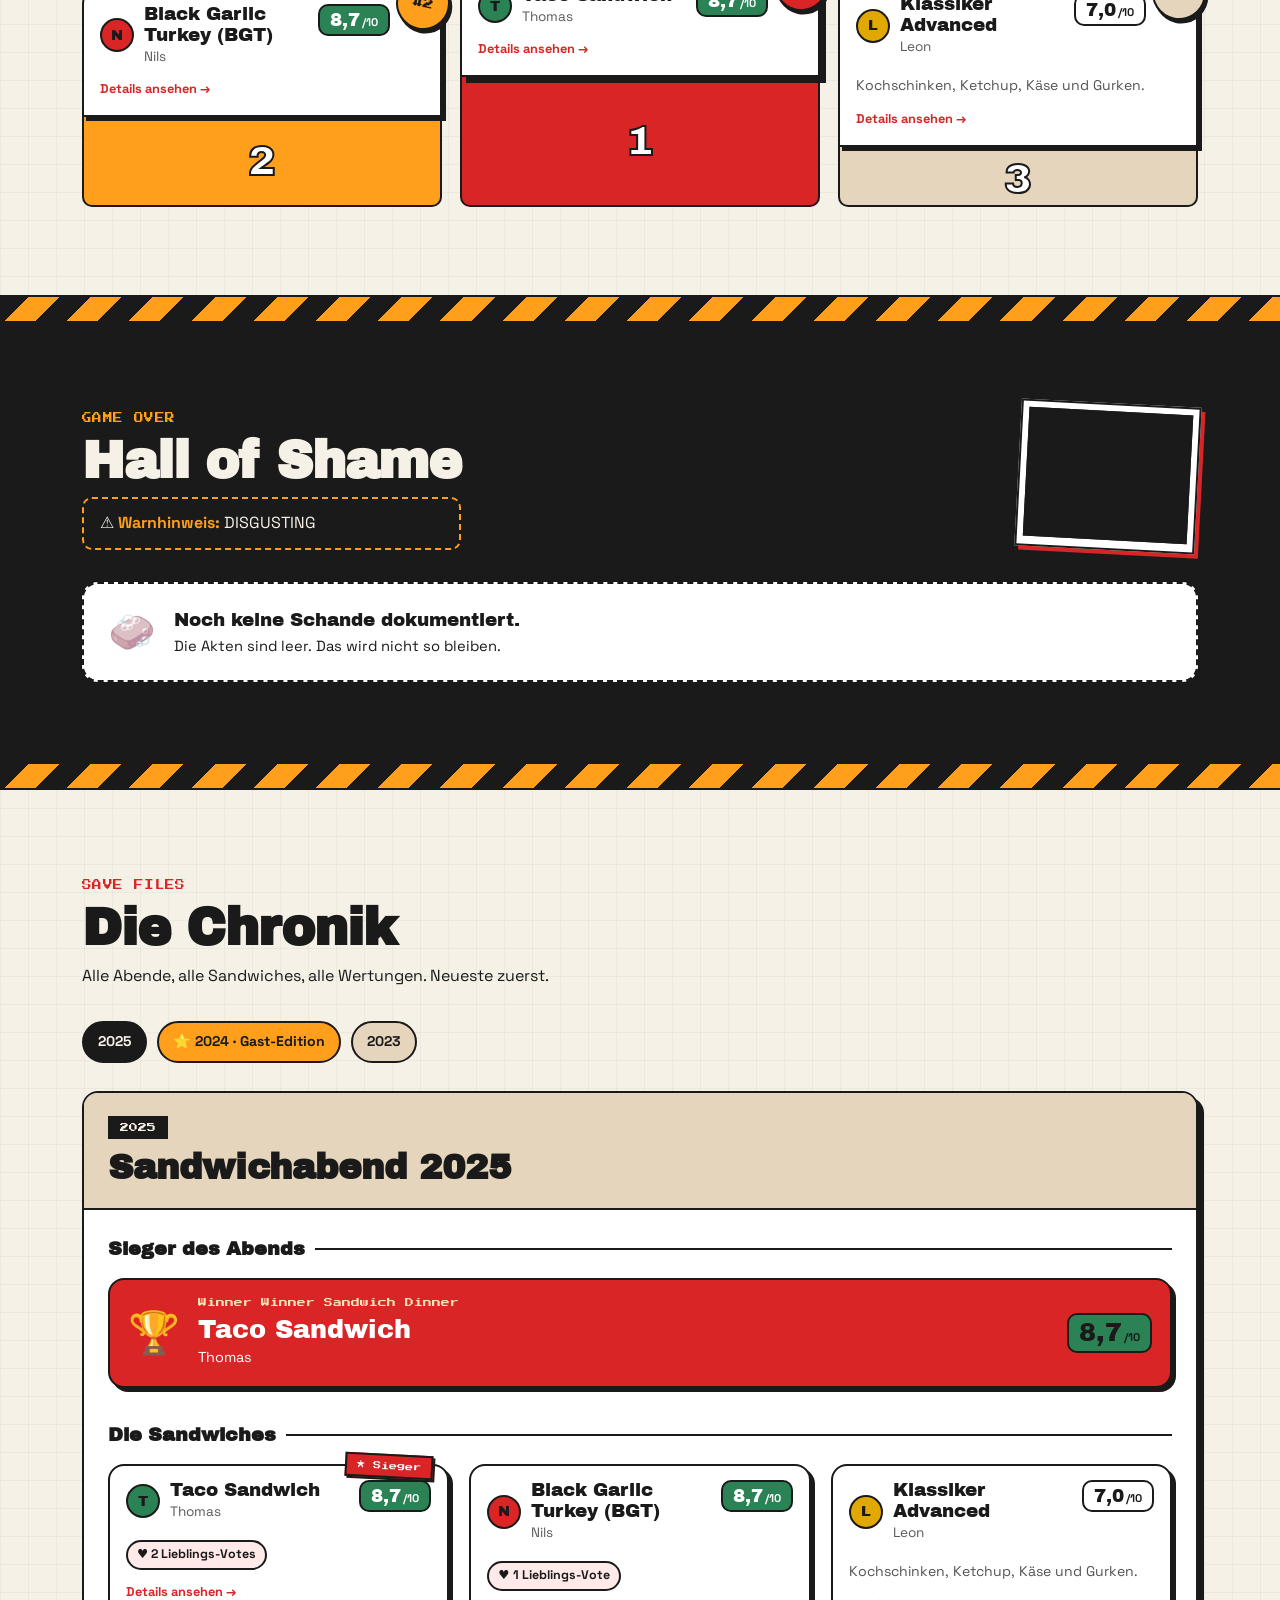
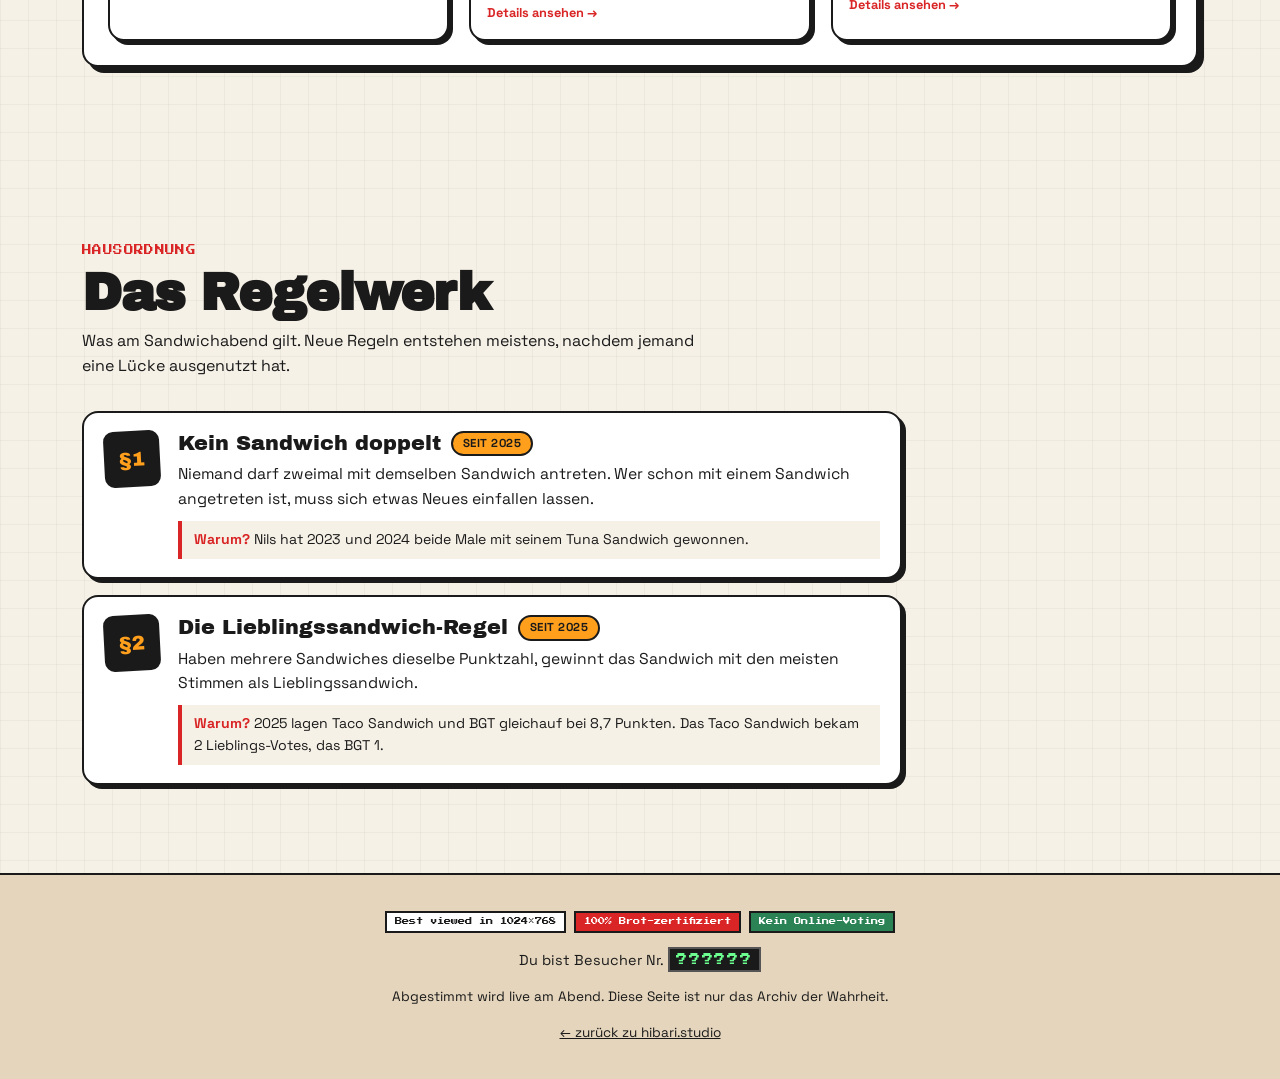
==== commit 6663b86a: "Sandwich page: easter egg, trophy gets dented after 67 clicks Co-Authored-By: Claude Opus 5.5 <norep" ====
--- a/sandwich/index.html
+++ b/sandwich/index.html
@@ -156,6 +156,14 @@
     </div>
   </div>
 
+  <!-- Crumple filter for the dented trophy (easter egg) -->
+  <svg width="0" height="0" style="position:absolute" aria-hidden="true" focusable="false">
+    <filter id="dent" x="-20%" y="-20%" width="140%" height="140%">
+      <feTurbulence type="fractalNoise" baseFrequency="0.06" numOctaves="2" seed="7" result="noise" />
+      <feDisplacementMap in="SourceGraphic" in2="noise" scale="9" xChannelSelector="R" yChannelSelector="G" />
+    </filter>
+  </svg>
+
   <script src="/sandwich/sandwich-data.js"></script>
   <script src="/sandwich/sandwich.js"></script>
 </body>
--- a/sandwich/sandwich.css
+++ b/sandwich/sandwich.css
@@ -343,6 +343,29 @@
 .champion__trophy:hover { transform: scale(1.15) rotate(-6deg); }
 .champion__trophy:active { transform: scale(0.95); }
 .champion__trophy.is-cheering { animation: cheer 0.7s var(--spring); }
+
+/* Easter egg: dented after 67 clicks — squashed, bent, crumpled (SVG filter #dent) */
+.champion__trophy.is-dented,
+.champion__trophy.is-dented:hover,
+.champion__trophy.is-dented:active {
+  transform: rotate(-14deg) skew(12deg, -5deg) scale(0.95, 0.72);
+  filter: url(#dent) saturate(0.55) brightness(0.85);
+  animation: none;
+}
+.champion__trophy.is-dented.is-denting { animation: dent-hit 0.5s ease-out; }
+.champion__trophy.is-dented.is-wobbling { animation: dent-wobble 0.5s ease-in-out; }
+@keyframes dent-hit {
+  0%   { transform: scale(1.2) rotate(0); }
+  25%  { transform: scale(1.1, 0.55) rotate(8deg); }
+  50%  { transform: translateX(-6px) rotate(-18deg) skew(14deg, -6deg) scale(0.95, 0.7); }
+  75%  { transform: translateX(4px) rotate(-12deg) skew(12deg, -5deg) scale(0.95, 0.74); }
+  100% { transform: rotate(-14deg) skew(12deg, -5deg) scale(0.95, 0.72); }
+}
+@keyframes dent-wobble {
+  0%, 100% { transform: rotate(-14deg) skew(12deg, -5deg) scale(0.95, 0.72); }
+  30%      { transform: rotate(-20deg) skew(12deg, -5deg) scale(0.95, 0.72); }
+  65%      { transform: rotate(-9deg) skew(12deg, -5deg) scale(0.95, 0.72); }
+}
 .champion__hint {
   font-family: var(--font-pixel);
   font-size: 0.5rem;
@@ -610,6 +633,8 @@
 
 .s-card__body { display: flex; flex-direction: column; gap: 8px; padding: 14px 16px 16px; }
 .s-card__top { display: flex; justify-content: space-between; align-items: flex-start; gap: 10px; }
+/* Without a photo the rank badge sits on the card body — keep the score clear of it */
+.podium__place .s-card:not(:has(.s-card__photo)) .s-card__top { padding-right: 34px; }
 .s-card__name { font-family: var(--font-display); font-size: 1.15rem; line-height: 1.15; }
 .s-card__by { font-size: 0.85rem; color: rgba(26, 26, 26, 0.72); }
 .s-card__tags { display: flex; flex-wrap: wrap; gap: 6px; align-items: center; }
@@ -628,6 +653,25 @@
   font-size: 0.5rem;
   transform: rotate(-4deg);
   box-shadow: 2px 2px 0 var(--diner-black);
+}
+/* No photo to sit on: pin the flag to the top edge, clear of avatar and name */
+.s-card:not(:has(.s-card__photo)) > .winner-flag {
+  top: -12px;
+  left: auto;
+  right: 14px;
+  transform: rotate(3deg);
+}
+.s-card__desc { margin-top: 10px; font-size: 0.88rem; color: rgba(26, 26, 26, 0.75); }
+.fav-votes {
+  display: inline-block;
+  align-self: flex-start;
+  margin-top: 10px;
+  padding: 3px 9px;
+  border: var(--border);
+  border-radius: 999px;
+  background: #FFE9E9;
+  font-size: 0.78rem;
+  font-weight: 700;
 }
 
 /* Drawn placeholder instead of a photo */
